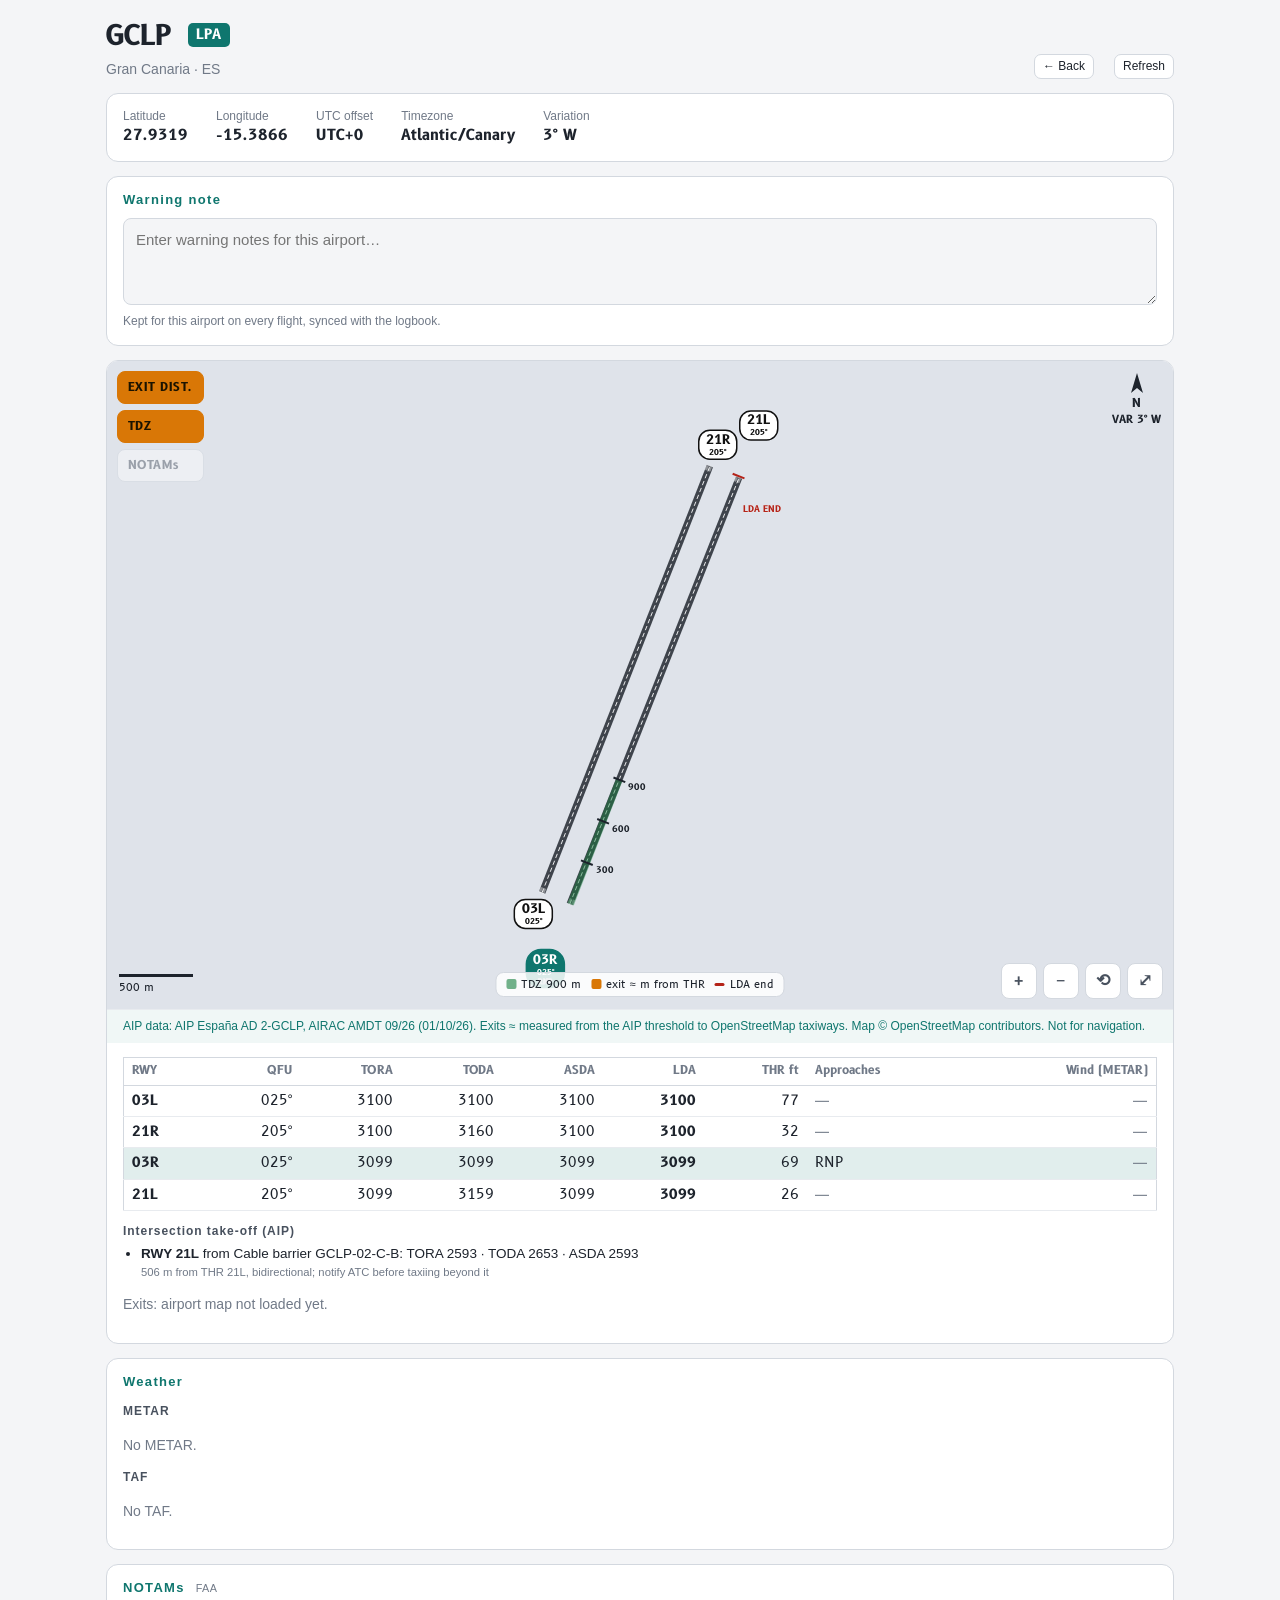
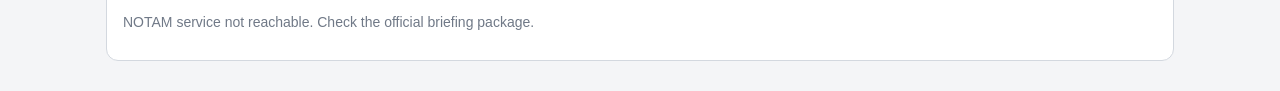
==== tests/airport-demo.html @ 609154c2 "3.17.0: detailed airport map - taxiway centrelines, stopways with chevrons, threshold markings from " ====
<!doctype html>
<html lang="en">
<head>
<meta charset="utf-8">
<meta name="viewport" content="width=device-width, initial-scale=1">
<title>Airport page · test</title>
<link rel="stylesheet" href="../styles.css">
<!-- Pagina di prova: mostra la pagina aeroporto con dati veri (OpenStreetMap, METAR, NOTAM) senza toccare il logbook.
     Uso: tests/airport-demo.html?GCLP -->
</head>
<body>
<main id="main" style="max-width:1100px;margin:0 auto;padding:16px"></main>
<div class="toast" id="toast"></div>
<script>
// le poche funzioni di app.js che la pagina aeroporto usa; nessun accesso ai dati del logbook
const $ = (s, el = document) => el.querySelector(s);
const esc = s => String(s ?? '').replace(/[&<>"]/g, c => ({ '&': '&amp;', '<': '&lt;', '>': '&gt;', '"': '&quot;' }[c]));
const dmy = d => d ? `${d.slice(8, 10)}/${d.slice(5, 7)}/${d.slice(2, 4)}` : '';
const today = () => new Date().toISOString().slice(0, 10);
const AP_FIX = {};
let APT = null, IATA = null, data = { aptNotes: {} };
const loadAirports = () => APT ? Promise.resolve(APT) : fetch('../data/airports.json').then(r => r.json()).then(j => (APT = j));
const apt = c => APT && APT[c];
const save = async () => {};
function utcLabel(tz, date, time) { try { const t = Date.parse(`${date || today()}T${time || '12:00'}:00Z`); const v = new Intl.DateTimeFormat('en-US', { timeZone: tz, timeZoneName: 'shortOffset' }).formatToParts(new Date(t)).find(p => p.type === 'timeZoneName')?.value || ''; return v === 'GMT' ? 'UTC+0' : v.replace('GMT', 'UTC'); } catch { return ''; } }
function cleanAptName(n) { return String(n || '').replace(/\s*\b(International|Intl\.?)?\s*(Airport|Aerodrome|Airfield)\b/gi, '').trim(); }
</script>
<script src="../ftl.js"></script>
<script src="../magvar.js"></script>
<script src="../briefing.js"></script>
<script src="../airport.js"></script>
<script>
// i file dei dati stanno una cartella sopra
const _f = window.fetch; window.fetch = (u, o) => _f(typeof u === 'string' && /^data\//.test(u) ? '../' + u : u, o);
const icao = (location.search.slice(1) || 'GCLP').toUpperCase();
history.replaceState(null, '', location.pathname + location.search + '#aeroporto/' + icao);
viewAirport($('#main'), icao).catch(e => { $('#main').textContent = 'Error: ' + e.message; console.error(e); });
</script>
</body>
</html>
---- styles.css ----
@font-face { font-family: "B612"; src: url(fonts/b612-400.woff2) format("woff2"); font-weight: 400; font-display: swap; }
@font-face { font-family: "B612"; src: url(fonts/b612-700.woff2) format("woff2"); font-weight: 700; font-display: swap; }
@font-face { font-family: "B612 Mono"; src: url(fonts/b612-mono-400.woff2) format("woff2"); font-weight: 400; font-display: swap; }
/* ---------- Palette ----------
   neutro  : chiaro, sobrio (predefinito di giorno)
   carta   : come un logbook cartaceo, inchiostro nero e rosso bordeaux
   cockpit : scuro, colori dei display Boeing (magenta, ciano, ambra)
   Senza scelta l'app usa neutro di giorno e cockpit con il Mac in modalità scura. */
:root, :root[data-theme="neutro"] {
  --ink: #1d232c; --ink-2: #48515e; --muted: #707987;
  --paper: #f4f5f7; --sheet: #ffffff; --rule: #d3d8df; --rule-soft: #e8ebef;
  --accent: #0f766e; --on-accent: #ffffff;   /* PIC: verde petrolio */
  --sic: #9aa5b4; --dual: #d97706;
  --amber: #b45309; --red: #b42318; --ok: #15803d;
  --side-bg: #ffffff; --side-fg: #1d232c; --side-dim: #5b6472; --side-line: #e3e7ec;
  --side-hover: #f1f3f6; --side-active: #e6f2f0; --side-mark: #0f766e;
  --new-bg: #0f766e; --new-fg: #ffffff; --line: #1d232c;
  --fam1: #0f766e; --fam2: #c2410c; --fam3: #2563eb; --fam4: #be185d; --fam5: #6b7280;
  --map-ocean: #eef3f8; --map-land: #dfe4ea; --map-border: #b9c1cc;
  color-scheme: light;
}
:root[data-theme="carta"] {
  --ink: #1b1b1b; --ink-2: #444240; --muted: #77736d;
  --paper: #f5f4f0; --sheet: #fffefb; --rule: #cfccc4; --rule-soft: #e7e4dd;
  --accent: #8c1c2b; --on-accent: #ffffff;   /* PIC: bordeaux */
  --sic: #8f9aa6; --dual: #c08a1e;
  --amber: #a16207; --red: #b42318; --ok: #3f6212;
  --side-bg: #22262b; --side-fg: #f3f2ee; --side-dim: #b9b6ae; --side-line: rgba(255,255,255,.12);
  --side-hover: rgba(255,255,255,.07); --side-active: rgba(255,255,255,.13); --side-mark: #d9a1a9;
  --new-bg: #8c1c2b; --new-fg: #ffffff; --line: #1b1b1b;
  --fam1: #3f6212; --fam2: #a16207; --fam3: #1e3a8a; --fam4: #8c1c2b; --fam5: #57534e;
  --map-ocean: #f1efe9; --map-land: #e2ded4; --map-border: #b9b3a6;
  color-scheme: light;
}
:root[data-theme="cockpit"] {
  --ink: #e8ecf1; --ink-2: #b9c1cc; --muted: #8a94a3;
  --paper: #0b0e12; --sheet: #141a21; --rule: #2c3540; --rule-soft: #1e252e;
  --accent: #e15bd8; --on-accent: #12060f;   /* PIC: magenta */
  --sic: #3fc1d3; --dual: #f2a900;           /* copilota: ciano, dual: ambra */
  --amber: #f2a900; --red: #ff5a52; --ok: #43d17a;
  --side-bg: #07090c; --side-fg: #e8ecf1; --side-dim: #8a94a3; --side-line: #1e252e;
  --side-hover: #121820; --side-active: #18202a; --side-mark: #3fc1d3;
  --new-bg: #3fc1d3; --new-fg: #061214; --line: #5a6675;
  --fam1: #43d17a; --fam2: #f2a900; --fam3: #3fc1d3; --fam4: #e15bd8; --fam5: #9aa5b4;
  --map-ocean: #0d141c; --map-land: #1d2631; --map-border: #34404e;
  color-scheme: dark;
}
@media (prefers-color-scheme: dark) {
  :root:not([data-theme]) {
    --ink: #e8ecf1; --ink-2: #b9c1cc; --muted: #8a94a3;
    --paper: #0b0e12; --sheet: #141a21; --rule: #2c3540; --rule-soft: #1e252e;
    --accent: #e15bd8; --on-accent: #12060f; --sic: #3fc1d3; --dual: #f2a900;
    --amber: #f2a900; --red: #ff5a52; --ok: #43d17a;
    --side-bg: #07090c; --side-fg: #e8ecf1; --side-dim: #8a94a3; --side-line: #1e252e;
    --side-hover: #121820; --side-active: #18202a; --side-mark: #3fc1d3;
    --new-bg: #3fc1d3; --new-fg: #061214; --line: #5a6675;
    --fam1: #43d17a; --fam2: #f2a900; --fam3: #3fc1d3; --fam4: #e15bd8; --fam5: #9aa5b4;
    --map-ocean: #0d141c; --map-land: #1d2631; --map-border: #34404e;
    color-scheme: dark;
  }
}
:root { --font: "B612", -apple-system, BlinkMacSystemFont, "Helvetica Neue", Arial, sans-serif;
  --body: -apple-system, BlinkMacSystemFont, "SF Pro Text", "Helvetica Neue", Arial, sans-serif; }
* { box-sizing: border-box; }
html, body { margin: 0; height: 100%; }
body { background: var(--paper); color: var(--ink); font: 14px/1.45 var(--body); font-variant-numeric: tabular-nums; }
button, input, select, textarea { font: inherit; color: inherit; }
:focus-visible { outline: 2px solid var(--accent); outline-offset: 2px; }
.num, h1, h2, .strip, table.data, .recency b, .hero, .brand { font-family: var(--font); }

.app { display: grid; grid-template-columns: 216px minmax(0, 1fr); min-height: 100vh; }
main { min-width: 0; }
.side { background: var(--side-bg); color: var(--side-fg); border-right: 1px solid var(--side-line); padding: 20px 12px 14px; display: flex; flex-direction: column; gap: 2px; position: sticky; top: 0; height: 100vh; }
.brand { display: flex; align-items: center; gap: 10px; font-weight: 700; font-size: 18px; padding: 2px 10px 22px; }
.brand svg { width: 28px; height: 28px; }
.side a { display: flex; align-items: center; gap: 10px; color: var(--side-dim); text-decoration: none; padding: 8px 10px; border-radius: 7px; }
.side a svg { width: 17px; height: 17px; fill: none; stroke: currentColor; stroke-width: 1.7; stroke-linecap: round; stroke-linejoin: round; flex: none; }
.side a:hover { background: var(--side-hover); color: var(--side-fg); }
.side a.active { background: var(--side-active); color: var(--side-fg); box-shadow: inset 3px 0 0 var(--side-mark); }
.side a.new { margin: 8px 0; background: var(--new-bg); color: var(--new-fg); }
.side a.new:hover { background: var(--new-bg); color: var(--new-fg); filter: brightness(1.1); }
.backup-state { margin-top: auto; font-size: 12px; color: var(--side-dim); padding: 10px; line-height: 1.4; border-top: 1px solid var(--side-line); }
.backup-state b { color: var(--side-fg); font-weight: 600; }
.backup-state button { margin-top: 6px; }
.sync-state { margin-top: auto; font-size: 12px; color: var(--side-dim); padding: 10px; line-height: 1.4; border-top: 1px solid var(--side-line); }
.sync-state + .backup-state { margin-top: 0; }
.sync-state button { margin-top: 6px; }
.version { font-size: 11px; color: var(--side-dim); padding: 4px 10px 0; font-family: "B612 Mono", ui-monospace, monospace; }

main { padding: 30px 40px 64px; max-width: 1260px; width: 100%; }
main:focus { outline: none; }
h1 { font-size: 28px; font-weight: 700; margin: 0 0 4px; letter-spacing: -.01em; }
h2 { font-size: 15px; font-weight: 700; margin: 36px 0 12px; }
.lede { color: var(--muted); margin: 0 0 22px; }

.btn { display: inline-block; text-decoration: none; color: var(--ink); border: 1px solid var(--rule); background: var(--sheet); padding: 6px 12px; border-radius: 7px; cursor: pointer; }
.btn:hover { border-color: var(--ink-2); }
.btn.primary { background: var(--accent); border-color: var(--accent); color: var(--on-accent); }
.btn.danger { color: var(--red); }
.btn.small { padding: 3px 8px; font-size: 12px; }
.side .btn { background: transparent; color: var(--side-fg); border-color: var(--side-line); }
.row { display: flex; gap: 10px; flex-wrap: wrap; align-items: center; }

/* Testata riepilogo */
.hero { display: grid; grid-template-columns: auto 1fr; gap: 40px; align-items: end; background: var(--sheet); border: 1px solid var(--rule); padding: 22px 26px; margin-bottom: 14px; }
.hero .tot { font-size: 64px; font-weight: 700; line-height: .95; letter-spacing: -.02em; }
.hero .tot small { display: block; font-size: 13px; font-weight: 400; color: var(--muted); letter-spacing: 0; margin-top: 8px; font-family: var(--body); }
.split .bar { display: flex; height: 18px; border-radius: 3px; overflow: hidden; background: var(--rule-soft); }
.split .bar i { display: block; height: 100%; }
.legend { display: flex; gap: 22px; flex-wrap: wrap; margin-top: 10px; font-size: 13px; }
.legend span { display: inline-flex; align-items: baseline; gap: 6px; }
.legend b { font-family: var(--font); font-size: 16px; }
.dot { width: 10px; height: 10px; border-radius: 2px; display: inline-block; align-self: center; }
.c-pic { background: var(--accent); } .c-sic { background: var(--sic); } .c-dual { background: var(--dual); }

/* Barre nelle tabelle */
td.barcell { width: 38%; text-align: left !important; }
.hbar { display: flex; height: 10px; border-radius: 2px; overflow: hidden; background: var(--rule-soft); }
.hbar i { display: block; height: 100%; }

/* Indicatori limiti */
.recency .gauge { height: 5px; background: var(--rule-soft); border-radius: 3px; margin-top: 8px; overflow: hidden; }
.recency .gauge i { display: block; height: 100%; background: var(--ok); }
.recency .gauge.hi i { background: var(--amber); }
.recency .gauge.over i { background: var(--red); }

/* Striscia totali in stile modulo EASA: l'elemento distintivo */
.strip { background: var(--sheet); border: 1.5px solid var(--line); display: flex; overflow-x: auto; }
.strip .grp { display: flex; flex-direction: column; border-right: 1px solid var(--line); flex: 1 1 auto; }
.strip .grp:last-child { border-right: 0; }
.strip .gh { font-size: 10.5px; font-weight: 700; text-align: center; padding: 5px 6px; border-bottom: 1px solid var(--line); color: var(--ink-2); white-space: nowrap; }
.strip .cols { display: flex; flex: 1; }
.strip .c { border-right: 1px solid var(--rule); display: flex; flex-direction: column; flex: 1 1 0; min-width: 66px; }
.strip .c:last-child { border-right: 0; }
.strip .ch { font-size: 10.5px; text-align: center; padding: 4px 4px; border-bottom: 1px solid var(--rule); color: var(--muted); }
.strip .cv { font-size: 17px; font-weight: 600; text-align: center; padding: 10px 6px 12px; white-space: nowrap; flex: 1; display: flex; align-items: center; justify-content: center; }
.strip .c.big { min-width: 136px; }
.strip .c.big .cv { font-size: 30px; font-weight: 700; padding-top: 8px; }

.filters select, .filters input, .field input, .field select, .field textarea {
  border: 1px solid var(--rule); background: var(--sheet); border-radius: 6px; padding: 6px 8px; }

table.data { width: 100%; border-collapse: collapse; background: var(--sheet); border: 1px solid var(--rule); }
table.data th, table.data td { padding: 5px 8px; border-bottom: 1px solid var(--rule-soft); text-align: right; white-space: nowrap; }
table.data th { font-size: 11.5px; font-weight: 600; color: var(--muted); background: var(--sheet); position: sticky; top: 0; border-bottom: 1px solid var(--rule); }
table.data td.l, table.data th.l { text-align: left; }
table.data tr.sum td { font-weight: 700; border-top: 1.5px solid var(--line); }
table.data tbody tr.click { cursor: pointer; }
table.data tbody tr.click:hover { background: color-mix(in srgb, var(--accent) 8%, transparent); }
table.data td.rem { white-space: normal; text-align: left; color: var(--ink-2); max-width: 260px; font-size: 12.5px; }
.tag { display: inline-block; font-size: 11px; padding: 0 6px; border-radius: 4px; border: 1px solid var(--rule); color: var(--ink-2); }
.tag.pic { border-color: var(--accent); color: var(--accent); }
.tag.sim { border-color: var(--amber); color: var(--amber); }
.two { display: grid; grid-template-columns: 1fr 1fr; gap: 28px; }
.scroll { max-height: 70vh; overflow: auto; border: 1px solid var(--rule); }
.scroll table.data { border: 0; }

.recency { display: grid; grid-template-columns: repeat(auto-fill, minmax(190px, 1fr)); gap: 0; border: 1px solid var(--rule); background: var(--sheet); }
.recency > div { padding: 12px 14px; border-right: 1px solid var(--rule-soft); }
.recency b { display: block; font-size: 22px; }
.recency span { color: var(--muted); font-size: 12px; }
.recency .warn b { color: var(--red); }
.recency .warn span { color: var(--red); }
.recency .caution b, .recency .caution span { color: var(--amber); }
.rec-banner { margin: 0 0 14px; padding: 12px 16px; border-radius: 10px; border: 1px solid; font-size: 14px; line-height: 1.4; }
.rec-banner.caution { color: var(--amber); border-color: color-mix(in srgb, var(--amber) 45%, transparent); background: color-mix(in srgb, var(--amber) 9%, var(--sheet)); }
.rec-banner.warn { color: var(--red); border-color: color-mix(in srgb, var(--red) 45%, transparent); background: color-mix(in srgb, var(--red) 8%, var(--sheet)); }

/* Form */
form.flight { background: var(--sheet); border: 1px solid var(--rule); padding: 20px 22px; max-width: 980px; }
fieldset { border: 0; padding: 0; margin: 0 0 18px; }
legend { font-weight: 650; margin-bottom: 8px; padding: 0; }
.grid { display: grid; grid-template-columns: repeat(6, minmax(0, 1fr)); gap: 10px 12px; }
.field { display: flex; flex-direction: column; gap: 3px; }
.field label { font-size: 12px; color: var(--muted); }
.field input, .field select, .field textarea { width: 100%; min-width: 0; }
.field.w2 { grid-column: span 2; } .field.w3 { grid-column: span 3; } .field.w6 { grid-column: span 6; }
.field input.err { border-color: var(--red); }
.seg { display: inline-flex; border: 1px solid var(--rule); border-radius: 6px; overflow: hidden; }
.seg label { padding: 6px 12px; cursor: pointer; border-right: 1px solid var(--rule); font-size: 13px; color: var(--ink); }
.seg label:last-child { border-right: 0; }
.seg input { position: absolute; opacity: 0; pointer-events: none; }

.seg label:has(input:checked) { background: var(--accent); color: var(--on-accent); }
.seg label:has(input:focus-visible) { outline: 2px solid var(--accent); outline-offset: -2px; }
.hint { font-size: 12px; color: var(--muted); }
.actions { display: flex; gap: 10px; margin-top: 8px; }

.panel { background: var(--sheet); border: 1px solid var(--rule); padding: 18px 20px; margin-bottom: 18px; max-width: 820px; }
.panel h2 { margin-top: 0; }
.panel p { margin: 0 0 10px; color: var(--ink-2); }
.empty { padding: 40px; text-align: center; background: var(--sheet); border: 1px dashed var(--rule); }

.toast { position: fixed; bottom: 20px; left: 50%; transform: translate(-50%, 20px); background: var(--ink); color: var(--paper); padding: 9px 16px; border-radius: 8px; opacity: 0; transition: .2s; pointer-events: none; z-index: 9; }
.toast.on { opacity: 1; transform: translate(-50%, 0); }
@media (prefers-reduced-motion: reduce) { .toast { transition: none; } }

@media (max-width: 760px) {
  .app { grid-template-columns: 1fr; }
  .side { position: sticky; top: 0; z-index: 5; height: auto; flex-direction: row; flex-wrap: wrap; align-items: center; gap: 2px; padding: 8px 10px 6px; border-right: 0; border-bottom: 1px solid var(--side-line); }
  .brand { padding: 0 8px 0 2px; font-size: 16px; } .brand span { display: none; }
  .side a { padding: 7px 9px; font-size: 13px; gap: 6px; }
  .side a svg { width: 15px; height: 15px; }
  .side a.new { margin: 0; }
  .backup-state { display: none; }
  .version { order: -1; flex-basis: 100%; padding: 0 2px 4px; font-size: 11px; }
  .sync-state { order: 9; flex-basis: 100%; margin: 4px 0 0; padding: 6px 4px 0; display: flex; gap: 10px; align-items: center; flex-wrap: wrap; }
  .sync-state br { display: none; } .sync-state button { margin: 0; }
  main { padding: 18px 14px 40px; overflow-x: hidden; }
  h1 { font-size: 24px; }
  .hero { grid-template-columns: 1fr; gap: 14px; padding: 16px; }
  .hero .tot { font-size: 46px; }
  .legend { gap: 6px 14px; }
  .recency { grid-template-columns: 1fr 1fr; }
  table.data { display: block; overflow-x: auto; }
  td.barcell { min-width: 120px; }
  .two { grid-template-columns: 1fr; }
  .grid { grid-template-columns: repeat(2, minmax(0, 1fr)); }
  .field.w3, .field.w6 { grid-column: span 2; }
  .panel { padding: 14px; }
  .easa-preview { max-height: 50vh; }
  dialog#yearDlg { padding: 14px; width: 96vw; }
  .theme-pick label { width: calc(50% - 6px); }
}
}

/* ---------- Stampa EASA ---------- */
#printArea { display: none; }
.easa-preview { background: #fff; color: #000; padding: 10px; border: 1px solid var(--rule); overflow: auto; max-height: 72vh; }
.easa-page { width: 287mm; padding: 4mm 0; color: #000; font-family: Arial, Helvetica, sans-serif; }
.easa-page + .easa-page { border-top: 1px dashed #999; margin-top: 6mm; }
.easa { width: 100%; border-collapse: collapse; table-layout: fixed; font-size: 7.2pt; border: 1.4px solid #000; }
.easa th, .easa td { border: .5px solid #000; padding: 0 2px; text-align: center; height: 6.6mm; overflow: hidden; white-space: nowrap; }
.easa thead th { font-size: 6pt; font-weight: 700; height: auto; padding: 2px 1px; line-height: 1.1; }
.easa thead tr.sub th { font-weight: 400; font-size: 6.2pt; }
.easa td.rem { text-align: left; font-size: 5.6pt; white-space: normal; line-height: 1.05; }
.easa td.pn { font-size: 5.6pt; white-space: normal; line-height: 1; }
.easa tr.tot td { font-weight: 700; height: 6mm; }
.easa tr.tot td.lab { text-align: left; font-size: 6pt; padding-left: 4px; }
.easa td.sig { white-space: normal; text-align: left; padding: 1px 3px; font-size: 5.6pt; font-style: italic; vertical-align: middle; line-height: 1.1; }
.easa thead tr.num th { font-size: 5.6pt; font-weight: 400; padding: 0; height: 3mm; }
.easa td.sig .sig-line { margin-top: 7mm; border-top: .5px solid #000; padding-top: .5mm; font-style: normal; font-size: 5.4pt; text-align: center; }
.easa-page.book .easa { font-size: 8.6pt; }
.easa-page.book .easa thead th { font-size: 7pt; }
.easa-page.book .easa thead tr.sub th { font-size: 6.6pt; }
.easa-page.book .easa td.rem, .easa-page.book .easa td.pn, .easa-page.book .easa td.sig { font-size: 7pt; }
.easa-foot { display: flex; justify-content: space-between; font-size: 7pt; color: #555; margin-top: 1.5mm; }

@media print {
  @page { size: A4 landscape; margin: 6mm 5mm; }
  body { background: #fff; }
  .app, .toast { display: none !important; }
  #printArea { display: block; }
  .easa-page { break-after: page; padding: 0; }
  .easa-page + .easa-page { border: 0; margin: 0; }
  .easa-page:last-child { break-after: auto; }
  .easa td { height: 8.4mm; }
  .easa tr.tot td { height: 7mm; }
}

/* Finestra mesi dell'anno */
dialog#yearDlg { width: min(1040px, 94vw); max-height: 88vh; border: 1px solid var(--rule); border-radius: 10px; padding: 22px 26px; background: var(--paper); color: var(--ink); box-shadow: 0 24px 60px rgba(10, 20, 40, .35); }
dialog#yearDlg::backdrop { background: rgba(12, 20, 36, .45); }
.dlg-head { display: flex; justify-content: space-between; align-items: flex-start; gap: 20px; }
.dlg-head h2 { margin: 0 0 4px; font-size: 22px; }
.dlg-head .lede { margin-bottom: 14px; }
table.data tr.idle td { color: var(--muted); }
.chev { color: var(--muted); font-weight: 400; }
table.data tr[data-year]:hover .chev { color: var(--accent); }

.theme-pick { display: flex; gap: 12px; flex-wrap: wrap; }
.theme-pick label { cursor: pointer; border: 1px solid var(--rule); border-radius: 8px; padding: 10px; width: 170px; background: var(--sheet); }
.theme-pick label:has(input:checked) { border-color: var(--accent); box-shadow: 0 0 0 2px var(--accent); }
.theme-pick input { position: absolute; opacity: 0; }
.theme-pick .sw { display: flex; height: 34px; border-radius: 4px; overflow: hidden; margin-bottom: 8px; border: 1px solid var(--rule); }
.theme-pick .sw i { flex: 1; }
.theme-pick b { display: block; } .theme-pick span { font-size: 12px; color: var(--muted); }

/* Mappa */
.map-wrap { position: relative; margin: 16px 0 8px; border: 1px solid var(--rule); background: var(--sheet); }
.map-wrap canvas { display: block; width: 100%; cursor: grab; touch-action: none; }
.map-wrap canvas:active { cursor: grabbing; }
.map-tip { position: absolute; pointer-events: none; background: var(--ink); color: var(--paper); font-size: 12px; padding: 6px 9px; border-radius: 6px; max-width: 220px; line-height: 1.35; }
.map-legend { position: absolute; left: 12px; bottom: 10px; display: flex; gap: 14px; flex-wrap: wrap; font-size: 12px; background: color-mix(in srgb, var(--sheet) 85%, transparent); padding: 5px 9px; border-radius: 6px; }
.map-legend span { display: inline-flex; align-items: center; gap: 6px; }
.map-legend i { width: 14px; height: 3px; border-radius: 2px; display: inline-block; }

/* Voli programmati da NetLine */
.newdot { display: inline-block; width: 8px; height: 8px; border-radius: 50%; background: var(--red); margin-right: 6px; vertical-align: middle; }
.tag.plan { border-color: var(--amber); color: var(--amber); }
table.data tr.planned td { color: var(--muted); font-style: italic; }
table.data tr.planned td:first-child { font-style: normal; }
/* prossima giornata di volo: righe più alte e in evidenza */
table.data tr.next td { padding-top: 13px; padding-bottom: 13px; font-size: 15px; font-weight: 700; font-style: normal; color: var(--ink); background: color-mix(in srgb, var(--amber) 8%, transparent); }
table.data tr.next td:first-child { box-shadow: inset 4px 0 0 var(--amber); }
.next-lbl { display: inline-block; font-size: 10px; letter-spacing: .08em; color: #fff; background: var(--amber); border-radius: 4px; padding: 2px 5px; margin-right: 7px; vertical-align: middle; }
.lockmark { width: 12px; height: 12px; margin-right: 6px; vertical-align: -1px; fill: none; stroke: var(--muted); stroke-width: 1.6; stroke-linejoin: round; }
.lockgap { display: inline-block; width: 12px; margin-right: 6px; }
.plan-alert, .plan-note { border: 1px solid var(--amber); border-left-width: 4px; background: color-mix(in srgb, var(--amber) 10%, var(--sheet)); padding: 10px 14px; margin: 0 0 16px; border-radius: 6px; line-height: 1.5; }
.plan-alert .btn { margin-left: 8px; }
.side a .badge { margin-left: auto; background: var(--red); color: #fff; font-size: 11px; font-weight: 700; min-width: 18px; height: 18px; padding: 0 5px; border-radius: 9px; display: inline-flex; align-items: center; justify-content: center; }

/* ---------- Scheda volo ---------- */
form.sheet { background: transparent; border: 0; padding: 0; max-width: 1000px; }
form.sheet > fieldset:first-child { margin-bottom: 12px; }
.sheet-head { position: relative; border: 1px solid var(--rule); border-radius: 12px; padding: 16px 18px 12px; margin-bottom: 14px;
  background-color: var(--sheet);
  background-image: radial-gradient(color-mix(in srgb, var(--ink) 13%, transparent) 1.1px, transparent 1.3px);
  background-size: 9px 9px; }
.chips { display: flex; gap: 8px; flex-wrap: wrap; }
.chip { display: inline-flex; align-items: center; background: var(--accent); color: var(--on-accent); font-family: var(--font); font-weight: 700; font-size: 13px; padding: 4px 10px; border-radius: 6px; letter-spacing: .02em; }
.chip input { background: transparent; border: 0; color: inherit; font: inherit; padding: 0; }
.chip input::-webkit-calendar-picker-indicator { filter: invert(1); opacity: .8; }
.chip.warn { background: var(--amber); }
.route { display: grid; grid-template-columns: minmax(0, 1fr) minmax(90px, 220px) minmax(0, 1fr); align-items: center; gap: 10px; margin: 10px 0 6px; }
.apt { text-align: center; }
.icao { width: 100%; max-width: 230px; text-align: center; font-family: var(--font); font-size: 54px; font-weight: 700; letter-spacing: .02em; text-transform: uppercase; border: 0; background: transparent; color: var(--ink); padding: 0; }
.icao::placeholder { color: var(--rule); }
.icao:focus { outline: 2px dashed var(--accent); outline-offset: 2px; border-radius: 6px; }
.apt-sub { min-height: 36px; font-size: 13px; color: var(--muted); line-height: 1.3; }
.apt-sub b { display: block; color: var(--ink-2); font-family: var(--font); font-size: 15px; }
.mid { text-align: center; color: var(--dual); }
.mid svg { width: 100%; height: 34px; display: block; }
.fno { width: 100%; text-align: center; border: 0; background: transparent; font-family: var(--font); font-size: 20px; font-weight: 700; color: var(--ink); text-transform: uppercase; }
.times { display: grid; grid-template-columns: repeat(6, 1fr); background: color-mix(in srgb, var(--sheet) 92%, transparent); border-radius: 10px; border: 1px solid var(--rule-soft); margin-top: 6px; }
.times .t { display: flex; flex-direction: column; align-items: center; padding: 8px 4px 10px; gap: 2px; }
.times .t:nth-child(3) { border-right: 1px solid var(--rule); }
.times span, .blocks span { font-size: 11px; color: var(--muted); letter-spacing: .06em; }
.times b { font-family: var(--font); font-size: 22px; color: var(--ink-2); min-height: 28px; }
.times small { font-size: 10px; color: var(--muted); }
.times input { width: 100%; max-width: 90px; text-align: center; font-family: var(--font); font-size: 22px; border: 0; border-bottom: 1px dashed var(--rule); background: transparent; color: var(--ink); padding: 2px 0; }
.times input:focus { outline: none; border-bottom: 2px solid var(--accent); }
.blocks { display: grid; grid-template-columns: repeat(4, 1fr); gap: 6px; margin-top: 10px; text-align: center; }
.blocks > * { display: flex; flex-direction: column; align-items: center; gap: 2px; }
.blocks b, .blocks input { font-family: var(--font); font-size: 24px; font-weight: 700; color: var(--ink); }
.blocks input { width: 100%; max-width: 110px; text-align: center; border: 0; border-bottom: 1px dashed var(--rule); background: transparent; padding: 0; }
.blocks input:focus { outline: none; border-bottom: 2px solid var(--accent); }
.moon-ico { font-style: normal; }
.sheet-head .hint { text-align: center; margin: 8px 0 0; }

.sheet-card { border: 1px solid var(--rule); border-radius: 12px; overflow: hidden; margin-bottom: 14px; background: var(--sheet); }
.sheet-card h3 { margin: 0; background: var(--accent); color: var(--on-accent); font-family: var(--font); font-size: 15px; letter-spacing: .08em; text-transform: uppercase; padding: 12px 18px; }
.flight-grid { display: grid; grid-template-columns: 1fr 1.3fr 1fr; gap: 10px; padding: 14px; }
.flight-grid .col { display: flex; flex-direction: column; gap: 8px; }
.cap { font-size: 11px; color: var(--muted); letter-spacing: .06em; text-align: center; text-transform: uppercase; }
.col.ac { background: var(--paper); border-radius: 10px; padding: 12px; align-items: center; justify-content: center; }
.col.ac .reg { font-family: var(--font); font-size: 30px; font-weight: 700; text-align: center; border: 0; background: transparent; width: 100%; text-transform: uppercase; color: var(--ink); }
.col.ac .type { text-align: center; border: 0; background: transparent; color: var(--muted); font-family: var(--font); font-size: 16px; width: 100%; }
.appr { border: 0; background: var(--paper); border-radius: 8px; padding: 10px; text-align: center; font-family: var(--font); color: var(--ink); }
.counter { background: var(--paper); border-radius: 10px; padding: 10px; text-align: center; flex: 1; display: flex; flex-direction: column; justify-content: center; gap: 6px; }
.counter.night { background: color-mix(in srgb, var(--ink) 14%, var(--paper)); }
.counter .lbl { font-size: 12px; color: var(--muted); letter-spacing: .06em; text-transform: uppercase; display: flex; align-items: center; justify-content: center; gap: 6px; }
.moon { border: 0; background: transparent; font-size: 18px; color: var(--rule); cursor: pointer; padding: 0 4px; line-height: 1; }
.moon[aria-pressed="true"] { color: var(--ink); }
.counter .ctl { display: flex; align-items: center; justify-content: center; gap: 18px; }
.counter .ctl b { font-family: var(--font); font-size: 30px; min-width: 30px; }
.counter .ctl button { width: 38px; height: 38px; border-radius: 50%; border: 1.5px solid var(--ink-2); background: transparent; color: var(--ink); font-size: 22px; line-height: 1; cursor: pointer; }
.func { display: flex; flex-wrap: wrap; gap: 10px 16px; align-items: flex-end; padding: 0 14px 4px; }
.func label.pic, .func label.small { display: flex; flex-direction: column; gap: 3px; font-size: 12px; color: var(--muted); }
.func label.pic input { width: 200px; } .func label.small input { width: 70px; }
.func input:not([type]), .func input[id] { border: 1px solid var(--rule); background: var(--sheet); border-radius: 6px; padding: 6px 8px; color: var(--ink); }
.func .chk { display: inline-flex; gap: 6px; align-items: center; padding-bottom: 6px; }
.sheet-card > .hint { padding: 4px 14px 12px; margin: 0; }
.tiles { display: grid; grid-template-columns: repeat(2, 1fr); gap: 10px; padding: 14px; }
.tiles > * { background: var(--paper); border-radius: 10px; padding: 12px; text-align: center; display: flex; flex-direction: column; align-items: center; gap: 2px; }
.tiles span { font-size: 12px; color: var(--muted); letter-spacing: .06em; text-transform: uppercase; }
.tiles input, .tiles b { font-family: var(--font); font-size: 28px; font-weight: 400; text-align: center; border: 0; background: transparent; color: var(--ink); width: 100%; }
.tiles small { color: var(--muted); }
@media (min-width: 900px) { .tiles { grid-template-columns: repeat(3, 1fr); } }
@media (max-width: 760px) {
  .route { grid-template-columns: minmax(0, 1fr) 80px minmax(0, 1fr); }
  .icao { font-size: 34px; }
  .fno { font-size: 15px; }
  .times { grid-template-columns: repeat(3, 1fr); }
  .times .t:nth-child(3) { border-right: 0; }
  .times b, .times input { font-size: 19px; }
  .blocks { grid-template-columns: repeat(2, 1fr); }
  .flight-grid { grid-template-columns: minmax(0, 1fr) minmax(0, 1fr); padding: 10px; }
  .counter .ctl { gap: 10px; }
  .counter .ctl b { font-size: 26px; }
  .tiles input, .tiles b { font-size: 22px; }
  .tiles { padding: 10px; gap: 8px; }
  .func label.pic input { width: 160px; }
  .sheet-head { padding: 12px 10px 10px; }
  .apt-sub { font-size: 11px; }
  .flight-grid .col.ac { grid-column: 1 / -1; order: -1; }
  .counter .ctl button { width: 34px; height: 34px; }
}

/* Scheda volo, versione più pulita */
.times .d, .blocks .d { font-size: 11px; color: var(--muted); min-height: 14px; }
.d.late, small.late { color: var(--red); font-weight: 600; }
.d.early, small.early { color: var(--ok); font-weight: 600; }
.sheet-head .hint { font-size: 12px; }
.rows { display: flex; flex-direction: column; }
.ri { display: flex; align-items: center; justify-content: space-between; gap: 12px; padding: 12px 18px; border-bottom: 1px solid var(--rule-soft); font-size: 15px; }
.ri:last-child { border-bottom: 0; }
.ri > span { color: var(--ink-2); }
.ri input:not([type=checkbox]) { border: 0; background: transparent; text-align: right; font-family: var(--font); font-size: 16px; font-weight: 700; color: var(--ink); width: 55%; padding: 4px 0; }
.ri input.short { width: 80px; }
.ri input:focus { outline: none; border-bottom: 2px solid var(--accent); }
.ri .seg label { padding: 5px 10px; font-size: 13px; }
.rows-hint { padding: 0 18px 12px; margin: 0; }
input.sw { appearance: none; -webkit-appearance: none; width: 46px; height: 28px; border-radius: 14px; background: var(--rule); position: relative; cursor: pointer; transition: background .15s; flex: none; }
input.sw::after { content: ''; position: absolute; top: 3px; left: 3px; width: 22px; height: 22px; border-radius: 50%; background: #fff; box-shadow: 0 1px 2px rgba(0,0,0,.25); transition: left .15s; }
input.sw:checked { background: var(--accent); }
input.sw:checked::after { left: 21px; }
@media (prefers-reduced-motion: reduce) { input.sw, input.sw::after { transition: none; } }
textarea.note { display: block; width: 100%; border: 0; background: transparent; padding: 14px 18px; font: inherit; color: var(--ink); resize: vertical; }
textarea.note:focus { outline: none; }
form.sheet .actions { position: sticky; bottom: 0; background: var(--paper); padding: 10px 0; z-index: 2; }
@media (max-width: 760px) { .ri { padding: 11px 12px; } .ri .seg label { padding: 5px 7px; font-size: 12px; } }

/* ---------- Scheda volo 2.5 ---------- */
/* i pulsanti radio nascosti non devono allargare la pagina sul telefono */
.seg label { position: relative; }
.seg input { left: 0; top: 0; width: 1px; height: 1px; margin: 0; }
.apt-sub b { display: inline; margin-right: 4px; }
.apt-sub { min-height: 30px; }
.sch { display: inline-flex; align-items: baseline; gap: 6px; margin-top: 4px; padding: 3px 10px; border-radius: 6px; background: color-mix(in srgb, var(--sheet) 85%, transparent); border: 1px solid var(--rule-soft); }
.sch span { font-size: 11px; color: var(--muted); letter-spacing: .06em; }
.sch input { width: 62px; text-align: center; border: 0; background: transparent; font-family: var(--font); font-size: 18px; color: var(--ink-2); padding: 0; }
.sch input:focus { outline: none; color: var(--ink); }
.actual { margin-top: 12px; background: color-mix(in srgb, var(--sheet) 92%, transparent); border: 1px solid var(--rule-soft); border-radius: 10px; padding: 6px 4px 4px; }
.actual .ah { text-align: center; font-size: 11px; color: var(--muted); letter-spacing: .06em; text-transform: uppercase; }
.times4 { display: grid; grid-template-columns: repeat(4, minmax(0, 1fr)); }
.times4 .t { display: flex; flex-direction: column; align-items: center; padding: 4px 2px 6px; gap: 1px; }
.times4 .t:nth-child(2) { border-right: 1px solid var(--rule); }
.times4 span { font-size: 11px; color: var(--muted); letter-spacing: .06em; }
.times4 input { width: 100%; max-width: 96px; text-align: center; font-family: var(--font); font-size: 24px; font-weight: 700; border: 0; border-bottom: 1px dashed var(--rule); background: transparent; color: var(--ink); padding: 2px 0; }
.times4 input:focus { outline: none; border-bottom: 2px solid var(--accent); }
.times4 input::placeholder, .blocks input::placeholder { color: var(--rule); font-weight: 400; }
.times4 .d { font-size: 11px; color: var(--muted); min-height: 14px; }
.blocks { grid-template-columns: repeat(5, minmax(0, 1fr)); }
.blocks b, .blocks input { font-size: 21px; }
.blocks .d { min-height: 14px; }
.linkbtn { border: 0; background: none; color: var(--accent); font-size: 11px; text-decoration: underline; padding: 0; cursor: pointer; }
/* aeromobile in una riga compatta */
.ac-row { display: flex; align-items: baseline; justify-content: center; gap: 12px; padding: 12px 14px 0; flex-wrap: wrap; }
.ac-row .cap { font-size: 11px; }
.ac-row .reg { font-family: var(--font); font-size: 20px; font-weight: 700; text-align: center; border: 0; border-bottom: 1px dashed var(--rule); background: transparent; width: 9em; text-transform: uppercase; color: var(--ink); padding: 2px 0; }
.ac-row .type { font-family: var(--font); font-size: 15px; text-align: center; border: 0; border-bottom: 1px dashed var(--rule); background: transparent; color: var(--muted); width: 8em; padding: 2px 0; }
.ac-row input:focus { outline: none; border-bottom: 2px solid var(--accent); }
.flight-grid { grid-template-columns: repeat(2, minmax(0, 1fr)); }
.appr-row { border-top: 1px solid var(--rule-soft); }
.appr-row select { border: 1px solid var(--rule); border-radius: 8px; background: var(--paper); color: var(--ink); font-family: var(--font); font-size: 15px; padding: 7px 10px; min-width: 9em; }
/* firma */
.sig-wrap { padding: 4px 18px 14px; border-top: 1px solid var(--rule-soft); }
.sig-head { display: flex; justify-content: space-between; align-items: center; padding: 8px 0; color: var(--ink-2); }
#sig { display: block; width: 100%; height: 150px; border: 1px dashed var(--rule); border-radius: 8px; background: var(--paper); touch-action: none; cursor: crosshair; }
.sig-wrap .hint { margin: 6px 0 0; }
.easa .sig-img { display: block; height: 4.5mm; max-width: 100%; }
table.data tr.hl td { background: color-mix(in srgb, var(--accent) 16%, transparent); }
@media (max-width: 760px) {
  .icao { font-size: 32px; }
  .sch input { font-size: 16px; width: 54px; }
  .times4 input { font-size: 20px; }
  .blocks { grid-template-columns: repeat(3, minmax(0, 1fr)); row-gap: 10px; }
  .blocks b, .blocks input { font-size: 18px; }
  .blocks span { font-size: 10px; }
  .ac-row .reg { font-size: 18px; width: 7.5em; }
  .sig-wrap { padding: 4px 12px 12px; }
  #fq { width: 100%; }
}

/* ---------- Scheda volo 2.6 ---------- */
.sheet-bar { display: flex; align-items: center; justify-content: space-between; gap: 12px; margin-bottom: 12px; }
.save-state { font-size: 12px; color: var(--muted); }
.save-state.ok { color: var(--ok); } .save-state.warn { color: var(--amber); } .save-state.lockd { color: var(--dual); font-weight: 700; }
.sheet-head { background-image: none; overflow: hidden; }
.sheet-head > *:not(.worldbg) { position: relative; z-index: 1; }
.worldbg { position: absolute; inset: 0; width: 100%; height: 100%; z-index: 0; pointer-events: none; }
.head-top { display: flex; align-items: center; justify-content: space-between; gap: 10px; }
.lock { width: 38px; height: 38px; border-radius: 10px; border: 0; background: transparent; color: var(--rule); cursor: pointer; display: inline-flex; align-items: center; justify-content: center; padding: 0; }
.lock svg { width: 26px; height: 26px; }
.lock .shackle { transform: translateX(5px) rotate(18deg); transform-origin: 16px 10px; transition: transform .15s; }
.lock[aria-pressed="true"] { color: #e8892b; }
.lock[aria-pressed="true"] .shackle { transform: none; }
.lock:focus-visible { outline: 2px solid var(--accent); }
.h3-lock { display: flex; align-items: center; justify-content: space-between; }
.lock.on-dark { color: color-mix(in srgb, var(--on-accent) 55%, transparent); }
.lock.on-dark[aria-pressed="true"] { color: #ffb15c; }
@media (prefers-reduced-motion: reduce) { .lock .shackle { transition: none; } }
.mid svg { display: none; }
.tz { font-size: 12px; color: var(--muted); font-family: var(--font); min-height: 16px; }
/* puntualità OUT e IN: verde entro 3 min, arancione fino a 15, rosso oltre */
.times4 input.p-ok, .d.p-ok { color: var(--ok); }
.times4 input.p-warn, .d.p-warn { color: #e8892b; }
.times4 input.p-bad, .d.p-bad { color: var(--red); }
.d.p-ok, .d.p-warn, .d.p-bad { font-weight: 700; }
/* aeromobile */
.ac-row select { border: 1px solid var(--rule); border-radius: 8px; background: var(--paper); color: var(--ink); font-family: var(--font); font-size: 17px; font-weight: 700; padding: 6px 8px; max-width: 12em; }
.ac-type { font-family: var(--font); color: var(--muted); font-size: 15px; min-width: 4em; }
.tagbtn { border: 1px dashed var(--accent); color: var(--accent); background: transparent; border-radius: 999px; font-size: 12px; padding: 4px 10px; cursor: pointer; }
.ac-new { display: flex; gap: 8px; align-items: center; justify-content: center; flex-wrap: wrap; padding: 10px 14px 0; }
.ac-new input, .ac-new select { border: 1px solid var(--rule); border-radius: 8px; background: var(--sheet); color: var(--ink); padding: 6px 8px; font-family: var(--font); }
.ac-new input { width: 9em; text-transform: uppercase; }
.sim-grid { padding: 14px; }
/* volo bloccato */
form.locked input:disabled, form.locked select:disabled, form.locked textarea:disabled { opacity: 1; color: var(--ink); -webkit-text-fill-color: var(--ink); }
form.locked .counter .ctl button, form.locked .tagbtn, form.locked #sigClear, form.locked #del { visibility: hidden; }
form.locked #sig { pointer-events: none; border-style: solid; }
form.locked .times4 input, form.locked .blocks input, form.locked .sch input { border-bottom-color: transparent; }
form.locked .times4 input.p-ok { -webkit-text-fill-color: var(--ok); } form.locked .times4 input.p-warn { -webkit-text-fill-color: #e8892b; } form.locked .times4 input.p-bad { -webkit-text-fill-color: var(--red); }
form.sheet .actions .btn.primary { text-decoration: none; }
@media (max-width: 760px) { .ac-row { gap: 8px; } .ac-row select { font-size: 15px; } }
.ac-new[hidden] { display: none; }

/* ---------- Tablet verticale (iPad): menu in alto, tutta la larghezza al contenuto ---------- */
table.data td.rem > div { display: -webkit-box; -webkit-line-clamp: 2; -webkit-box-orient: vertical; overflow: hidden; max-width: 260px; }
.icao { font-size: clamp(30px, 5.4vw, 54px); }
@media (max-width: 1100px) {
  .app { grid-template-columns: minmax(0, 1fr); }
  .side { position: sticky; top: 0; z-index: 5; height: auto; flex-direction: row; flex-wrap: wrap; align-items: center; gap: 4px; padding: 10px 16px 8px; border-right: 0; border-bottom: 1px solid var(--side-line); }
  .brand { padding: 0 12px 0 2px; font-size: 17px; }
  .side a.new { margin: 0 4px; }
  .backup-state { display: none; }
  .version { order: -1; flex-basis: 100%; padding: 0 2px 4px; font-size: 11px; }
  .sync-state { order: 9; flex-basis: 100%; margin: 4px 0 0; padding: 6px 4px 0; display: flex; gap: 10px; align-items: center; flex-wrap: wrap; border-top: 0; }
  .sync-state br { display: none; } .sync-state button { margin: 0; }
  main { padding: 22px 22px 48px; }
  table.data { display: block; overflow-x: auto; }
  .scroll { overflow-x: auto; }
  table.data td.rem > div { max-width: 200px; }
  .two { grid-template-columns: minmax(0, 1fr); }
}
@media (max-width: 900px) {
  table.data .o { display: none; }
}
/* marca con suggerimenti */
.reg-box { position: relative; }
.ac-row .reg { font-family: var(--font); font-size: 20px; font-weight: 700; text-align: center; border: 0; border-bottom: 1px dashed var(--rule); background: transparent; width: 8em; text-transform: uppercase; color: var(--ink); padding: 2px 0; }
.reg-list { position: absolute; z-index: 20; left: 50%; transform: translateX(-50%); top: calc(100% + 4px); min-width: 220px; margin: 0; padding: 4px; list-style: none; background: var(--sheet); border: 1px solid var(--rule); border-radius: 10px; box-shadow: 0 10px 30px rgba(0,0,0,.18); }
.reg-list li { display: flex; justify-content: space-between; gap: 14px; padding: 9px 10px; border-radius: 7px; cursor: pointer; font-family: var(--font); }
.reg-list li span { color: var(--muted); }
.reg-list li.on, .reg-list li:hover { background: color-mix(in srgb, var(--accent) 14%, transparent); }
.reg-list li.nf-li { color: var(--amber); font-family: var(--body); font-size: 13px; }
.ac-new .nf { color: var(--amber); font-size: 13px; }
.sheet-card:has(.reg-box) { overflow: visible; }
.sheet-card > h3:first-child { border-radius: 11px 11px 0 0; }

.two { grid-template-columns: repeat(2, minmax(0, 1fr)); }
@media (max-width: 1100px) { .two { grid-template-columns: minmax(0, 1fr); } }
.map-zoom { position: absolute; right: 10px; top: 10px; display: flex; flex-direction: column; gap: 6px; z-index: 2; }
.map-zoom button { width: 38px; height: 38px; border-radius: 8px; border: 1px solid var(--rule); background: color-mix(in srgb, var(--sheet) 90%, transparent); color: var(--ink); font-size: 20px; line-height: 1; cursor: pointer; }

/* ---------- 2.8: barra in alto + menu a scomparsa (iPad e telefono) ---------- */
.topbar, .scrim { display: none; }
.nav-sec { font-size: 10.5px; letter-spacing: .12em; text-transform: uppercase; color: var(--side-dim); opacity: .7; padding: 14px 10px 4px; }
@media (max-width: 1100px) {
  .topbar { display: flex; align-items: center; gap: 6px; position: sticky; top: 0; z-index: 30; height: 54px; padding: 0 10px; padding-top: env(safe-area-inset-top); box-sizing: content-box; background: var(--side-bg); color: var(--side-fg); border-bottom: 1px solid var(--side-line); }
  .tb-title { flex: 1; font-size: 17px; font-weight: 700; letter-spacing: .01em; padding-left: 4px; white-space: nowrap; overflow: hidden; text-overflow: ellipsis; }
  .tb-btn { width: 42px; height: 42px; display: inline-flex; align-items: center; justify-content: center; border: 0; border-radius: 10px; background: transparent; color: var(--side-fg); cursor: pointer; text-decoration: none; flex: none; }
  .tb-btn:hover { background: var(--side-hover); }
  .tb-btn svg { width: 22px; height: 22px; fill: none; stroke: currentColor; stroke-width: 1.8; stroke-linecap: round; stroke-linejoin: round; }
  #tbSync { color: var(--side-dim); } #tbSync.ok { color: var(--ok); } #tbSync.warn { color: var(--amber); }
  #tbSync.busy svg { animation: tbpulse 1s ease-in-out infinite alternate; }
  @keyframes tbpulse { from { opacity: .35; } to { opacity: 1; } }
  .tb-new { background: var(--new-bg); color: var(--new-fg); }
  .tb-new:hover { background: var(--new-bg); filter: brightness(1.1); }
  .scrim { display: block; position: fixed; inset: 0; z-index: 40; background: rgba(0, 0, 0, .38); opacity: 0; pointer-events: none; transition: opacity .2s; }
  .scrim[hidden] { display: block; }
  body.menu-open .scrim { opacity: 1; pointer-events: auto; }
  body.menu-open { overflow: hidden; }
  .app { grid-template-columns: minmax(0, 1fr); }
  .app > .side { position: fixed; z-index: 50; top: 0; left: 0; bottom: 0; width: 272px; max-width: 84vw; height: auto; flex-direction: column; flex-wrap: nowrap; align-items: stretch; gap: 2px; padding: calc(18px + env(safe-area-inset-top)) 12px 16px; border-right: 1px solid var(--side-line); border-bottom: 0; overflow-y: auto; transform: translateX(-102%); transition: transform .22s ease; box-shadow: none; }
  body.menu-open .app > .side { transform: none; box-shadow: 8px 0 30px rgba(0, 0, 0, .25); }
  .app > .side .brand { padding: 0 10px 6px; font-size: 18px; } .app > .side .brand span { display: inline; }
  .app > .side a { padding: 11px 10px; font-size: 15px; gap: 12px; }
  .app > .side a svg { width: 18px; height: 18px; }
  .app > .side a.new { margin: 8px 0; }
  .app > .side .backup-state { display: block; }
  .app > .side .version { order: 0; flex-basis: auto; padding: 10px 10px 0; margin-top: auto; font-size: 11px; }
  .app > .side .sync-state { order: 0; flex-basis: auto; display: block; margin: 12px 0 0; padding: 10px 10px 0; border-top: 1px solid var(--side-line); }
  .app > .side .sync-state br { display: inline; } .app > .side .sync-state button { margin: 6px 0 0; }
  main { padding-top: 18px; }
  main > h1, main > .row > h1 { display: none; }
  main > .row:first-child { justify-content: flex-end !important; }
}
@media (prefers-reduced-motion: reduce) { .app > .side, .scrim { transition: none; } }
@media print { .topbar, .scrim { display: none !important; } }

/* ---------- 2.9: check con firma esaminatore ---------- */
.check-card > summary, .fold > summary { list-style: none; cursor: pointer; }
.check-card > summary::-webkit-details-marker, .fold > summary::-webkit-details-marker { display: none; }
.check-card > summary h3, .fold > summary h3 { display: flex; align-items: center; gap: 12px; border-radius: 11px; }
.check-card[open] > summary h3, .fold[open] > summary h3 { border-radius: 11px 11px 0 0; }
.check-card > summary h3::after, .fold > summary h3::after { content: '+'; margin-left: auto; font-size: 20px; line-height: 1; }
.check-card[open] > summary h3::after, .fold[open] > summary h3::after { content: '−'; }
.fold > summary h3 { white-space: nowrap; }
.fold .chk-tag { flex: 1 1 auto; min-width: 0; overflow: hidden; text-overflow: ellipsis; white-space: nowrap; }
.swx:not([open]) { padding-bottom: 0; }
.swx-sum.warn, .swx-sum.bad { opacity: 1; font-weight: 700; }
.chk-tag { font-family: var(--body); font-size: 12px; letter-spacing: .02em; text-transform: none; opacity: .75; font-weight: 400; }
.check-card select { font: inherit; font-size: 15px; padding: 6px 8px; border: 1px solid var(--rule); border-radius: 8px; background: var(--sheet); color: var(--ink); max-width: 60%; }
#chkSig { display: block; width: 100%; height: 130px; border: 1px dashed var(--rule); border-radius: 8px; background: var(--paper); touch-action: none; cursor: crosshair; }
form.locked #chkSig { pointer-events: none; border-style: solid; }
.easa .chk-rem { font-weight: 700; margin-top: .3mm; }
.easa .chk-rem .sig-img { height: 4mm; }
.leg-new { display: flex; gap: 10px; }
.leg-new .btn { min-width: 150px; font-weight: 700; letter-spacing: .03em; border: 0; color: #fff; box-shadow: 0 2px 6px rgba(0,0,0,.18); }
.leg-new #nextLeg { background: linear-gradient(135deg, #2f55c8, #4f86e0); }
.leg-new #retLeg { background: linear-gradient(135deg, #a8650f, #d39a2c); }
.leg-new .btn:hover { filter: brightness(1.08); }
.leg-new .btn:active { filter: brightness(.92); }

/* ---------- 2.9: Settings a gruppi ---------- */
.set-sec { margin: 0 0 22px; max-width: 860px; }
.set-sec h2 { display: flex; align-items: center; gap: 9px; margin: 0 0 8px 4px; font-size: 14px; letter-spacing: .1em; text-transform: uppercase; color: var(--accent); }
.set-sec h2 svg { width: 20px; height: 20px; fill: none; stroke: currentColor; stroke-width: 1.7; stroke-linecap: round; stroke-linejoin: round; }
.set-group { background: var(--sheet); border: 1px solid var(--rule-soft); border-radius: 14px; overflow: hidden; }
.set-row { display: flex; align-items: center; justify-content: space-between; gap: 14px; min-height: 52px; padding: 10px 18px; border-top: 1px solid var(--rule-soft); }
.set-row:first-child { border-top: 0; }
.set-row .k { color: var(--ink); font-size: 15px; }
.set-row .v { color: var(--muted); font-size: 15px; text-align: right; }
.set-row .v .bad { color: var(--red); }
.set-row input:not([type=radio]):not([type=file]) { font: inherit; font-size: 16px; border: 0; background: transparent; color: var(--ink); text-align: right; min-width: 0; flex: 1; padding: 6px 0; }
.set-row input:focus { outline: none; }
.set-row:focus-within { background: color-mix(in srgb, var(--accent) 6%, transparent); }
.set-row.col { flex-direction: column; align-items: stretch; }
.set-row.col input:not([type=radio]) { text-align: left; border: 1px solid var(--rule); border-radius: 8px; padding: 8px 10px; }
.set-row.act { justify-content: flex-start; flex-wrap: wrap; gap: 10px; }
.set-row .hint { margin: 0; }
.file-btn { cursor: pointer; }
.set-row.more summary { cursor: pointer; color: var(--accent); font-size: 14px; }
.set-row.more ul { margin: 10px 0 2px; padding-left: 18px; color: var(--ink-2); font-size: 14px; line-height: 1.5; }
.set-row .theme-pick { margin: 4px 0; }
.set-ver { text-align: center; max-width: 860px; }

/* ---------- 2.9: Statistics ---------- */
.chips-row { display: flex; flex-wrap: wrap; align-items: center; gap: 8px; margin: 0 0 18px; }
.chips-row .hint { margin: 0 0 0 6px; }
.pchip { font: inherit; font-size: 14px; font-weight: 700; padding: 7px 16px; border-radius: 999px; border: 1px solid var(--rule); background: var(--sheet); color: var(--ink-2); cursor: pointer; }
.pchip.on { background: var(--accent); border-color: var(--accent); color: var(--on-accent); }
.pchip.psel { appearance: none; -webkit-appearance: none; padding-right: 32px; color: var(--ink); background: var(--sheet) url("data:image/svg+xml,%3Csvg xmlns='http://www.w3.org/2000/svg' viewBox='0 0 12 8'%3E%3Cpath d='M1 1.5 6 6.5 11 1.5' fill='none' stroke='%23888' stroke-width='1.8'/%3E%3C/svg%3E") no-repeat right 12px center / 11px 8px; border-color: var(--accent); }
#chRt .hb-k { white-space: nowrap; font-variant-numeric: tabular-nums; }
.stat-tiles { display: grid; grid-template-columns: repeat(6, minmax(0, 1fr)); gap: 1px; background: var(--rule-soft); border: 1px solid var(--rule-soft); border-radius: 12px; overflow: hidden; margin-bottom: 18px; }
.stat-tiles > div { background: var(--sheet); padding: 14px 16px; }
.stat-tiles b { display: block; font-family: var(--font); font-size: 22px; color: var(--ink); }
.stat-tiles span { font-size: 12.5px; color: var(--muted); }
.chart-card { background: var(--sheet); border: 1px solid var(--rule-soft); border-radius: 12px; padding: 14px 16px 12px; margin-bottom: 16px; }
.chart-card h2 { margin: 0 0 6px; font-size: 13px; letter-spacing: .1em; text-transform: uppercase; color: var(--accent); }
.chart-card > .hint { margin: 0 0 6px; }
.chart { position: relative; }
.chart svg { display: block; overflow: visible; touch-action: pan-y; }
.chart .gl { stroke: var(--rule-soft); stroke-width: 1; }
.chart .ax { fill: var(--muted); font-size: 11px; font-family: var(--body); }
.chart .lab { fill: var(--ink-2); font-size: 11.5px; font-family: var(--body); font-weight: 700; }
.chart .dc { fill: var(--ink); font-size: 19px; font-weight: 700; font-family: var(--font); }
.chart .xh { stroke: var(--muted); stroke-width: 1; stroke-dasharray: 3 3; }
.ctip { position: absolute; top: 4px; pointer-events: none; background: var(--sheet); border: 1px solid var(--rule); border-radius: 8px; box-shadow: 0 6px 20px rgba(0,0,0,.14); padding: 7px 10px; font-size: 12.5px; color: var(--ink-2); min-width: 110px; }
.ctip b { color: var(--ink); }
.ctip div { display: flex; align-items: center; gap: 6px; margin-top: 3px; }
.ctip i, .dleg i { width: 9px; height: 9px; border-radius: 2px; display: inline-block; flex: none; }
.chart-two { display: grid; grid-template-columns: repeat(2, minmax(0, 1fr)); gap: 16px; }
.donut-box { display: flex; align-items: center; gap: 18px; flex-wrap: wrap; justify-content: center; }
.dleg { list-style: none; margin: 0; padding: 0; font-size: 13.5px; color: var(--ink-2); min-width: 160px; }
.dleg li { display: grid; grid-template-columns: 12px 1fr auto 40px; align-items: center; gap: 8px; padding: 4px 0; }
.dleg b { color: var(--ink); font-family: var(--font); }
.dleg span { text-align: right; color: var(--muted); }
.hbars { display: grid; gap: 8px; }
.hb { display: grid; grid-template-columns: 130px 1fr 80px 92px; align-items: center; gap: 12px; font-size: 13.5px; }
.hb-k { color: var(--ink); font-weight: 700; }
.hb-bar { height: 10px; background: var(--rule-soft); border-radius: 5px; overflow: hidden; }
.hb-bar i { display: block; height: 100%; background: var(--accent); border-radius: 0 4px 4px 0; }
.hb-v { text-align: right; font-family: var(--font); color: var(--ink); }
.hb-n { text-align: right; color: var(--muted); font-size: 12px; }
@media (max-width: 1100px) { .stat-tiles { grid-template-columns: repeat(3, minmax(0, 1fr)); } }
@media (max-width: 760px) { .chart-two { grid-template-columns: minmax(0, 1fr); } .hb { grid-template-columns: 90px 1fr 64px; } .hb-n { display: none; } #chRt .hb { grid-template-columns: 112px 1fr 52px; gap: 8px; } }
#chkName, #dPilot { text-transform: uppercase; }
.leg-nav { display: flex; gap: 10px; }
.leg-nav #prevLeg, .leg-nav #nextEntry { min-width: 150px; }
.leg-nav #prevLeg:disabled { opacity: .45; }
form.sheet .actions { align-items: center; }
form.sheet .actions #del { margin-left: auto; }
.field small.hint { display: block; margin-top: 4px; font-size: 12px; } .hint.warn { color: var(--amber); }
#simReg { text-transform: uppercase; }

/* ---------- 2.9.6: km con NM sotto, viaggio nello spazio ---------- */
.recency small.nm { display: block; font-size: 12.5px; color: var(--muted); font-family: var(--font); margin: 2px 0 4px; }
.space { background: var(--sheet); border: 1px solid var(--rule); border-top: 0; padding: 16px 22px 14px; margin-top: -1px; }
.space-head { display: flex; justify-content: space-between; align-items: baseline; gap: 12px; flex-wrap: wrap; }
.space-head b { font-size: 15px; color: var(--ink); }
.space-head span { font-size: 13px; color: var(--muted); font-family: var(--font); }
.space-track { position: relative; height: 52px; margin: 16px 10px 4px; }
.space-track::before { content: ''; position: absolute; left: 0; right: 0; top: 14px; height: 4px; border-radius: 2px; background: var(--rule-soft); }
.sp-fill { position: absolute; left: 0; top: 14px; height: 4px; border-radius: 2px; background: var(--accent); }
.sp-earth { position: absolute; top: 8px; width: 16px; height: 16px; margin-left: -8px; border-radius: 50%; background: radial-gradient(circle at 35% 35%, #6cb6ff, #1d5fb8); }
.sp-pt { position: absolute; top: 9px; transform: translateX(-50%); display: flex; flex-direction: column; align-items: center; }
.sp-pt em { width: 12px; height: 12px; border-radius: 50%; background: var(--sheet); border: 2px solid var(--rule); box-sizing: border-box; }
.sp-pt.on em { background: var(--accent); border-color: var(--accent); }
.sp-pt small { margin-top: 6px; font-size: 11px; color: var(--muted); white-space: nowrap; }
.sp-pt.on small { color: var(--ink-2); font-weight: 700; }
.sp-me { position: absolute; top: -10px; transform: translateX(-50%) rotate(-30deg); font-size: 18px; color: var(--accent); line-height: 1; }
.space p { margin: 6px 0 0; font-size: 14px; color: var(--ink-2); }
.stat-tiles small.nm { display: block; font-size: 12px; color: var(--muted); font-family: var(--font); }
.sp-pt em { width: auto; height: auto; border: 0; background: none !important; font-style: normal; font-size: 20px; line-height: 1; filter: grayscale(1); opacity: .45; }
.sp-pt { top: 4px; }
.sp-pt.on em { filter: none; opacity: 1; }
.sp-pt small { font-size: 12px; }
.space-track { height: 58px; margin-left: 18px; margin-right: 22px; }
.space-track::before, .sp-fill { top: 14px; }
.sp-me { top: -14px; }

/* ---------- 3.0: Next days e FTL ---------- */
.h2-link { font-size: 13px; font-weight: 400; margin-left: 10px; color: var(--accent); text-decoration: none; letter-spacing: 0; }
.next-days { background: var(--sheet); border: 1px solid var(--rule); border-radius: 12px; margin: 6px 0 22px; overflow: hidden; }
.next-days.empty { display: flex; align-items: center; justify-content: space-between; gap: 14px; padding: 14px 18px; }
.next-days.empty b { display: block; }
.next-days.empty span { color: var(--muted); font-size: 14px; }
.nd-head { display: flex; justify-content: space-between; align-items: baseline; padding: 12px 18px 6px; }
.nd-head h2 { margin: 0; font-size: 13px; letter-spacing: .1em; text-transform: uppercase; color: var(--accent); }
.nd-head a { font-size: 13px; color: var(--accent); text-decoration: none; }
.nd { display: grid; grid-template-columns: 120px minmax(0, 1fr); gap: 14px; padding: 10px 18px; border-top: 1px solid var(--rule-soft); }
.nd.today { background: color-mix(in srgb, var(--accent) 7%, transparent); }
.nd-day { font-weight: 700; color: var(--ink); font-size: 15px; padding-top: 1px; }
.nd.today .nd-day { color: var(--accent); }
.nd-body { font-size: 14.5px; color: var(--ink-2); display: grid; gap: 3px; }
.nd-ci b, .nd-leg b { color: var(--ink); font-family: var(--font); }
.nd-ci small { color: var(--muted); margin-left: 4px; }
.nd-leg { font-family: var(--font); color: var(--ink); }
.nd-t { color: var(--muted); margin-left: 4px; }
.nd-fdp { font-size: 12.5px; }
.nd-fdp.ok { color: var(--ok); } .nd-fdp.warn { color: var(--amber); } .nd-fdp.bad { color: var(--red); font-weight: 700; }
.nd-hotel { font-size: 13px; color: var(--muted); }
.nd-tag { display: inline-block; font-size: 11.5px; font-weight: 700; letter-spacing: .04em; padding: 1px 7px; border-radius: 5px; border: 1px solid var(--rule); color: var(--ink-2); }
.nd-tag.off { color: var(--ok); border-color: color-mix(in srgb, var(--ok) 50%, transparent); }
.nd-tag.sb { color: var(--amber); border-color: color-mix(in srgb, var(--amber) 50%, transparent); }
.nd-tag.dh { color: var(--muted); }
.ftl-gs { display: grid; grid-template-columns: repeat(4, minmax(0, 1fr)); gap: 18px; padding: 4px 0 2px; }
.ftl-gh { display: flex; align-items: baseline; gap: 6px; }
.ftl-gh span { flex: 1; color: var(--muted); font-size: 13px; }
.ftl-gh b { font-family: var(--font); font-size: 20px; color: var(--ink); }
.ftl-gh small { color: var(--muted); font-size: 12px; }
.ftl-bar { position: relative; height: 8px; border-radius: 4px; background: var(--rule-soft); margin: 7px 0 4px; }
.ftl-bar i { display: block; height: 100%; border-radius: 4px; background: var(--ok); }
.ftl-g.warn .ftl-bar i { background: var(--amber); } .ftl-g.bad .ftl-bar i { background: var(--red); }
.ftl-bar em { position: absolute; top: -3px; width: 2px; height: 14px; background: var(--ink-2); }
.ftl-peak { color: var(--muted); font-size: 11.5px; }
.ftl-big { display: flex; align-items: baseline; gap: 10px; flex-wrap: wrap; }
.ftl-big b { font-family: var(--font); font-size: 28px; color: var(--ink); }
.ftl-big span { color: var(--muted); font-size: 13.5px; }
.ftl-big.ok b { color: var(--ok); } .ftl-big.warn b { color: var(--amber); } .ftl-big.bad b { color: var(--red); }
table.ftl-t td small { display: block; font-size: 11px; color: var(--muted); }
table.ftl-t td.ok { color: var(--ok); } table.ftl-t td.warn { color: var(--amber); } table.ftl-t td.bad { color: var(--red); font-weight: 700; }
table.ftl-t tr.past { opacity: .72; }
table.ftl-t tr.day-today td { background: color-mix(in srgb, var(--accent) 14%, transparent); }
table.ftl-t tr.day-tomorrow td { background: color-mix(in srgb, var(--accent) 6%, transparent); }
table.ftl-t tr.day-today td:first-child { box-shadow: inset 4px 0 0 var(--accent); }
table.ftl-t tr.day-tomorrow td:first-child { box-shadow: inset 4px 0 0 color-mix(in srgb, var(--accent) 45%, transparent); }
table.ftl-t tr.day-today td:first-child, table.ftl-t tr.day-tomorrow td:first-child { font-weight: 700; }
table.ftl-t td small.day-lbl { color: var(--accent); font-weight: 700; text-transform: uppercase; letter-spacing: .06em; }
.tag.fl { font-size: 10.5px; color: var(--amber); border: 1px solid color-mix(in srgb, var(--amber) 45%, transparent); border-radius: 4px; padding: 0 5px; white-space: nowrap; }
.tag.ok { font-size: 10.5px; color: var(--ok); border: 1px solid color-mix(in srgb, var(--ok) 45%, transparent); border-radius: 4px; padding: 0 5px; }
.tag.est { font-size: 10.5px; color: var(--muted); border: 1px dashed var(--rule); border-radius: 4px; padding: 0 4px; }
@media (max-width: 1100px) { .ftl-gs { grid-template-columns: repeat(2, minmax(0, 1fr)); } }
@media (max-width: 760px) { .nd { grid-template-columns: 1fr; gap: 4px; } }
.nd-body { justify-items: start; }
/* 3.0.2: tutto in maiuscolo */
form.sheet input:not([type=date]):not([type=number]):not([type=radio]):not([type=checkbox]), form.sheet textarea, form.sheet select, table.data td, .nd-body { text-transform: uppercase; }
.pdf-ready { display: flex; align-items: center; gap: 10px; flex-wrap: wrap; background: color-mix(in srgb, var(--ok) 10%, var(--sheet)); border: 1px solid color-mix(in srgb, var(--ok) 40%, transparent); border-radius: 10px; padding: 10px 14px; margin: 0 0 16px; }
.pdf-ready[hidden] { display: none; }
/* stampa dal browser: se il foglio è verticale la tabella si restringe invece di tagliarsi */
@media print and (orientation: portrait) { .easa-page { zoom: .7; } }
.crash { white-space: pre-wrap; font-size: 12px; background: var(--sheet); border: 1px solid var(--rule); border-radius: 8px; padding: 10px; color: var(--red); }
/* 3.0.7: Previous / Next nella barra in alto (iPad); sul Mac restano in fondo alla scheda */
.tb-btn[hidden] { display: none !important; }
.tb-btn:disabled { opacity: .35; }
@media (max-width: 1100px) { .leg-nav { display: none; } }
/* 3.1: proiezione 28 giorni */
.proj-head { display: flex; justify-content: space-between; align-items: center; gap: 10px; flex-wrap: wrap; margin-bottom: 4px; }
.proj-head h2 { margin: 0; }
.seg-mini { display: inline-flex; border: 1px solid var(--rule); border-radius: 8px; overflow: hidden; }
.seg-mini button { font: inherit; font-size: 13px; border: 0; background: var(--sheet); color: var(--ink-2); padding: 6px 12px; cursor: pointer; }
.seg-mini button.on { background: var(--accent); color: var(--on-accent); }
.proj-foot { display: flex; justify-content: space-between; align-items: baseline; padding: 6px 2px 0; color: var(--muted); font-size: 14px; }
.proj-foot b { font-family: var(--font); font-size: 20px; }
/* 3.1: space weather */
.swx { padding-bottom: 12px; }
.swx-alert { margin: 12px 18px 0; padding: 10px 12px; border-radius: 9px; font-size: 14px; line-height: 1.4; border: 1px solid var(--rule); }
.swx-alert.ok { color: var(--ok); border-color: color-mix(in srgb, var(--ok) 35%, transparent); background: color-mix(in srgb, var(--ok) 7%, transparent); }
.swx-alert.warn { color: var(--amber); border-color: color-mix(in srgb, var(--amber) 45%, transparent); background: color-mix(in srgb, var(--amber) 9%, transparent); }
.swx-alert.bad { color: var(--red); border-color: color-mix(in srgb, var(--red) 45%, transparent); background: color-mix(in srgb, var(--red) 9%, transparent); font-weight: 600; }
.swx-row { display: flex; align-items: center; gap: 10px; flex-wrap: wrap; margin: 12px 18px 0; font-size: 14px; color: var(--ink-2); }
.swx-row .hint { margin: 0; flex-basis: 100%; }
.swx-kp { font-family: var(--font); font-weight: 700; color: #fff; padding: 4px 10px; border-radius: 7px; background: var(--ok); }
.swx-kp.mid { background: #ca8a04; } .swx-kp.warn { background: var(--amber); } .swx-kp.bad { background: var(--red); }
.swx-chip { font-family: var(--font); font-weight: 700; font-size: 13px; padding: 3px 9px; border-radius: 6px; border: 1px solid var(--rule); }
.swx-chip.ok { color: var(--ok); } .swx-chip.warn { color: var(--amber); border-color: var(--amber); } .swx-chip.bad { color: var(--red); border-color: var(--red); }
/* 3.2: Aircraft */
.fleet-bar { display: flex; gap: 10px; margin: 0 0 16px; }
.fleet-bar input { flex: 1; font: inherit; font-size: 16px; padding: 10px 14px; border: 1px solid var(--rule); border-radius: 10px; background: var(--sheet); color: var(--ink); text-transform: uppercase; }
.fleet-add label { display: flex; flex-direction: column; gap: 4px; font-size: 13px; color: var(--muted); }
.fleet-add input { font: inherit; font-size: 16px; padding: 8px 10px; border: 1px solid var(--rule); border-radius: 8px; background: var(--sheet); color: var(--ink); text-transform: uppercase; min-width: 180px; }
.fleet-add .row { align-items: flex-end; gap: 12px; flex-wrap: wrap; }
.fleet-fam { margin: 0 0 22px; }
.fleet-fam h2 { display: flex; align-items: center; gap: 10px; font-size: 16px; margin: 0 0 10px; }
.fleet-fam h2 i { width: 12px; height: 12px; border-radius: 3px; }
.fleet-fam h2 small { margin-left: auto; font-weight: 400; font-size: 13px; color: var(--muted); }
.ac-grid { display: grid; grid-template-columns: repeat(auto-fill, minmax(320px, 1fr)); gap: 10px; }
.ac-card { display: flex; align-items: center; gap: 14px; text-align: left; font: inherit; background: var(--sheet); border: 1px solid var(--rule-soft); border-radius: 12px; padding: 12px 14px; cursor: pointer; color: var(--ink); }
.ac-card:hover { border-color: var(--accent); }
.ac-ico { width: 44px; height: 44px; border-radius: 10px; display: grid; place-items: center; font-size: 22px; flex: none; background: color-mix(in srgb, var(--c, var(--muted)) 16%, transparent); color: var(--c, var(--muted)); }
.ac-main { display: grid; min-width: 0; flex: 1; }
.ac-main small { color: var(--muted); font-size: 12.5px; }
.ac-main b { font-family: var(--font); font-size: 22px; line-height: 1.15; overflow: hidden; text-overflow: ellipsis; white-space: nowrap; }
.ac-type { color: var(--ink-2); font-size: 14px; }
.ac-cur { font-size: 11px; font-weight: 700; letter-spacing: .04em; text-transform: uppercase; color: var(--ok); border: 1px solid color-mix(in srgb, var(--ok) 45%, transparent); border-radius: 5px; padding: 2px 6px; flex: none; }
.ac-cur.new { color: var(--accent); border-color: var(--accent); }
.fn-warn { margin: 10px 18px 0; padding: 10px 12px; border-radius: 9px; font-size: 14px; color: var(--amber); border: 1px solid color-mix(in srgb, var(--amber) 45%, transparent); background: color-mix(in srgb, var(--amber) 9%, transparent); display: flex; gap: 10px; align-items: center; flex-wrap: wrap; }
/* 3.2.6: filtri attivi */
.filter-bar { display: flex; align-items: center; gap: 8px; flex-wrap: wrap; margin: -4px 0 12px; padding: 8px 12px; border-radius: 10px; background: color-mix(in srgb, var(--accent) 8%, var(--sheet)); border: 1px solid color-mix(in srgb, var(--accent) 30%, transparent); font-size: 14px; color: var(--ink-2); }
.filter-bar #clearAll { margin-left: auto; }
.fchip { font: inherit; font-size: 13.5px; display: inline-flex; align-items: center; gap: 6px; padding: 4px 10px; border-radius: 999px; border: 1px solid var(--rule); background: var(--sheet); color: var(--ink); cursor: pointer; }
.fchip b { color: var(--muted); font-size: 12px; }
.ac-edit { flex: none; width: 34px; height: 34px; display: grid; place-items: center; border-radius: 8px; border: 1px solid var(--rule); color: var(--ink-2); font-size: 16px; }
.ac-edit:hover { border-color: var(--accent); color: var(--accent); }
.ac-q { font-style: normal; font-weight: 700; color: var(--amber); margin-left: 4px; }
table.data td .newdot { margin-right: 10px; }

/* ---------- Briefing */
.brief-go { display: flex; align-items: center; justify-content: center; gap: 14px; flex-wrap: wrap; width: 100%; margin: 0 0 14px; padding: 16px 18px; border: 0; border-radius: 12px; cursor: pointer;
  background: linear-gradient(90deg, #2f5fd0, #4b8ae6); color: #fff; font: inherit; box-shadow: 0 2px 8px rgba(47, 95, 208, .25); }
.brief-go b { font-family: var(--font); font-size: 16px; letter-spacing: .14em; text-transform: uppercase; }
.brief-go span { font-size: 13px; opacity: .9; }
.brief-go svg { width: 22px; height: 22px; fill: #fff; order: -1; }
.brief-go:active { transform: scale(.99); }
.nd-brf { display: inline-block; margin-top: 6px; font-size: 13px; font-weight: 700; color: var(--accent); text-decoration: none; }
.brf-head { display: flex; justify-content: space-between; align-items: flex-end; gap: 12px; flex-wrap: wrap; margin-bottom: 14px; }
.brf-head h1 { margin-bottom: 2px; } .brf-head .lede { margin: 0; }
.brf-upd { display: flex; align-items: center; gap: 10px; color: var(--muted); font-size: 13px; }
.brf-grid { display: grid; grid-template-columns: repeat(2, minmax(0, 1fr)); gap: 14px; }
@media (max-width: 560px) { .brf-grid { grid-template-columns: 1fr; } }
.brf-card { background: var(--sheet); border: 1px solid var(--rule); border-radius: 12px; overflow: hidden; min-width: 0; }
.brf-card header { display: flex; align-items: baseline; gap: 8px; background: var(--accent); color: var(--on-accent); padding: 11px 16px; flex-wrap: wrap; }
.brf-card header b { font-family: var(--font); font-size: 19px; letter-spacing: .04em; }
.brf-card header span { opacity: .85; font-size: 13px; letter-spacing: .04em; }
.brf-card header .nm { flex: 1; text-transform: uppercase; font-size: 12px; overflow: hidden; text-overflow: ellipsis; white-space: nowrap; min-width: 0; }
.brf-card header em { font-style: normal; font-size: 12px; font-weight: 700; letter-spacing: .06em; background: color-mix(in srgb, var(--on-accent) 18%, transparent); padding: 3px 8px; border-radius: 6px; }
.brf-map { background: var(--paper); border-bottom: 1px solid var(--rule-soft); aspect-ratio: 4 / 3; position: relative; }
.brf-map-empty { position: absolute; inset: 0; display: flex; align-items: center; justify-content: center; text-align: center; padding: 20px; color: var(--muted); font-size: 14px; }
.brf-svg { display: block; width: 100%; height: 100%; }
.brf-svg .ap { fill: var(--rule-soft); stroke: var(--rule); stroke-width: 1; }
.brf-svg .te { fill: var(--rule); }
.brf-svg .tw { fill: none; stroke: var(--sic); opacity: .55; stroke-linecap: round; stroke-linejoin: round; }
.brf-svg .rw { fill: none; stroke: var(--ink-2); stroke-linecap: butt; }
.brf-svg .rwc { fill: none; stroke: var(--sheet); }
.brf-svg .rwl circle { fill: var(--sheet); stroke: var(--ink); stroke-width: 1.5; vector-effect: non-scaling-stroke; }
.brf-svg .rwl text, .brf-svg .twl text { text-anchor: middle; font-family: var(--font); font-weight: 700; fill: var(--ink); }
.brf-svg .twl rect { fill: var(--ink); } .brf-svg .twl text { fill: var(--amber); }
.brf-svg .scl path { stroke: var(--ink); } .brf-svg .scl text { fill: var(--ink); font-family: var(--font); }
.brf-svg .nrt path { fill: var(--ink); } .brf-svg .nrt text { fill: var(--ink); text-anchor: middle; font-weight: 700; }
.brf-svg .ldr { stroke: var(--muted); fill: none; opacity: .8; }
.brf-svg .apr { fill: #2f5fd0; text-anchor: middle; font-family: var(--font); font-weight: 700; }
.brf-svg .nrt .var { font-family: var(--font); text-anchor: end; }
.brf-svg .wnd path { stroke: var(--accent); } .brf-svg .wnd text { fill: var(--accent); text-anchor: middle; font-family: var(--font); font-weight: 700; }
.brf-svg .wnd.warn path { stroke: var(--amber); } .brf-svg .wnd.warn text { fill: var(--amber); }
.brf-svg .wnd.bad path { stroke: var(--red); } .brf-svg .wnd.bad text { fill: var(--red); }
.brf-alerts { display: flex; flex-wrap: wrap; gap: 8px; padding: 12px 16px 0; }
.brf-alerts span { border: 1px solid var(--rule); border-left: 4px solid var(--ok); border-radius: 6px; padding: 5px 10px; font-size: 13.5px; background: var(--sheet); }
.brf-alerts b { text-transform: uppercase; letter-spacing: .05em; font-size: 12px; margin-right: 4px; }
.brf-alerts .warn { border-left-color: var(--amber); } .brf-alerts .warn b { color: var(--amber); }
.brf-alerts .bad { border-left-color: var(--red); } .brf-alerts .bad b { color: var(--red); }
.brf-alerts .ok b { color: var(--ok); }
.brf-rw { display: flex; flex-wrap: wrap; gap: 6px 14px; padding: 10px 16px 0; font-size: 13.5px; align-items: baseline; }
.brf-rw span.warn { color: var(--amber); } .brf-rw span.bad { color: var(--red); font-weight: 700; }
.brf-rw small { color: var(--muted); }
.brf-sec { padding: 12px 16px; border-top: 1px solid var(--rule-soft); margin-top: 12px; }
.brf-sec + .brf-sec { margin-top: 0; }
.brf-sec h4 { margin: 0 0 6px; font-size: 13px; letter-spacing: .1em; color: var(--accent); }
.brf-sec h4 small { font-weight: 400; letter-spacing: 0; color: var(--muted); margin-left: 6px; }
.brf-sec .mono, .brf-taf { font-family: "B612 Mono", ui-monospace, monospace; font-size: 14px; line-height: 1.55; margin: 0; overflow-wrap: anywhere; }
.brf-sec .mono.old { color: var(--muted); }
.brf-sec u { text-decoration-thickness: 2px; text-underline-offset: 3px; }
.brf-sec u.warn, .brf-taf .u.warn { text-decoration: underline 2px var(--amber); text-underline-offset: 3px; }
.brf-sec u.bad, .brf-taf .u.bad { text-decoration: underline 2px var(--red); text-underline-offset: 3px; font-weight: 700; }
.brf-taf { list-style: none; padding: 0; }
.brf-taf li { padding: 4px 6px; border-radius: 6px; }
.brf-taf li.far { opacity: .55; }
.brf-taf li.cur { background: color-mix(in srgb, var(--accent) 12%, transparent); }
.brf-taf li em { font-style: normal; font-size: 11px; font-weight: 700; color: var(--accent); letter-spacing: .06em; }
.brf-taf .per { color: var(--ink-2); margin-right: 8px; }
.brf-taf b { margin-right: 4px; }
.brf-taf .dot { display: inline-block; width: 9px; height: 9px; border-radius: 50%; background: var(--ok); margin-right: 8px; vertical-align: 1px; }
.brf-taf .dot.warn { background: var(--amber); } .brf-taf .dot.bad { background: var(--red); }
.brf-sec details summary { cursor: pointer; color: var(--muted); font-size: 13px; margin-top: 6px; }
.brf-sec .muted, .brf-card .muted { color: var(--muted); }
/* briefing: categorie di avvicinamento e limiti vento */
:root { --cat2: #c99a06; --cat3a: #e0620d; --cat3b: #9333ea; }
:root[data-theme="dark"] { --cat2: #f2c94c; --cat3a: #ff8a3d; --cat3b: #c084fc; }
@media (prefers-color-scheme: dark) { :root:not([data-theme="light"]) { --cat2: #f2c94c; --cat3a: #ff8a3d; --cat3b: #c084fc; } }
.brf-sec u.cat2, .brf-taf .u.cat2 { text-decoration: underline 2px var(--cat2); text-underline-offset: 3px; }
.brf-sec u.cat3a, .brf-taf .u.cat3a { text-decoration: underline 2px var(--cat3a); text-underline-offset: 3px; font-weight: 700; }
.brf-sec u.cat3b, .brf-taf .u.cat3b { text-decoration: underline 2px var(--cat3b); text-underline-offset: 3px; font-weight: 700; }
.brf-taf .dot.cat2 { background: var(--cat2); } .brf-taf .dot.cat3a { background: var(--cat3a); } .brf-taf .dot.cat3b { background: var(--cat3b); }
.brf-alerts .cat2 { border-left-color: var(--cat2); } .brf-alerts .cat2 b { color: var(--cat2); }
.brf-alerts .cat3a { border-left-color: var(--cat3a); } .brf-alerts .cat3a b { color: var(--cat3a); }
.brf-alerts .cat3b { border-left-color: var(--cat3b); } .brf-alerts .cat3b b { color: var(--cat3b); }
.brf-alerts .bad { background: color-mix(in srgb, var(--red) 8%, var(--sheet)); }
.brf-rw { display: block; padding: 10px 16px 0; }
.brf-cc { display: flex; align-items: center; gap: 6px; flex-wrap: wrap; margin-bottom: 8px; }
.brf-cc > span { font-size: 12px; font-weight: 700; letter-spacing: .08em; color: var(--muted); margin-right: 2px; }
.brf-cc button { min-width: 34px; height: 30px; border: 1px solid var(--rule); border-radius: 7px; background: var(--sheet); color: var(--ink); font: inherit; font-weight: 700; cursor: pointer; }
.brf-cc button.on { background: var(--ink); color: var(--sheet); border-color: var(--ink); }
.brf-cc small { color: var(--muted); font-size: 12.5px; margin-left: 4px; }
.brf-cmp { display: flex; flex-wrap: wrap; gap: 6px 16px; font-size: 14px; margin-bottom: 4px; }
.brf-cmp span { border-left: 4px solid var(--ok); padding-left: 7px; }
.brf-cmp span.warn { border-left-color: var(--cat2); } .brf-cmp span.bad { border-left-color: var(--red); }
.brf-cmp i { font-style: normal; } .brf-cmp i.warn { color: var(--cat2); font-weight: 700; } .brf-cmp i.bad { color: var(--red); font-weight: 700; }
.brf-cmp small { color: var(--muted); }
.brf-cmp { flex-direction: column; align-items: flex-start; }
.brf-cmp span.head { font-weight: 600; }
.brf-cmp span.head b { font-size: 1.08em; }
.brf-cmp span.tail { opacity: .5; font-size: 13px; border-left-width: 2px; }
.brf-svg .cmp rect { fill: var(--sheet); stroke: var(--ok); stroke-width: 2; vector-effect: non-scaling-stroke; }
.brf-svg .cmp.warn rect { stroke: var(--cat2); } .brf-svg .cmp.bad rect { stroke: var(--red); fill: color-mix(in srgb, var(--red) 10%, var(--sheet)); }
.brf-svg .cmp text { text-anchor: middle; font-family: var(--font); font-weight: 700; fill: var(--ink); }
.brf-svg .cmp text.apr { fill: #2f5fd0; }
.brf-svg .cmp text.warn { fill: var(--cat2); } .brf-svg .cmp text.bad { fill: var(--red); }
.brf-legend { display: flex; flex-wrap: wrap; gap: 6px 16px; font-size: 12.5px; color: var(--ink-2); margin: 4px 0 8px; }
.brf-legend i { display: inline-block; width: 10px; height: 10px; border-radius: 50%; margin-right: 6px; vertical-align: -1px; background: var(--ok); }
.brf-legend .cat2 i { background: var(--cat2); } .brf-legend .cat3a i { background: var(--cat3a); } .brf-legend .cat3b i { background: var(--cat3b); } .brf-legend .bad i { background: var(--red); }
.brf-lim { background: var(--sheet); border: 1px solid var(--rule); border-radius: 12px; padding: 10px 16px; margin-bottom: 20px; }
.brf-lim summary { cursor: pointer; font-weight: 700; font-size: 14px; color: var(--ink-2); }
.brf-lim-g { display: grid; grid-template-columns: minmax(150px, auto) repeat(2, minmax(90px, 140px)); gap: 8px 12px; align-items: center; margin-top: 12px; }
.brf-lim-g label { display: flex; align-items: center; gap: 6px; }
.brf-lim-g input { width: 70px; padding: 6px 8px; border: 1px solid var(--rule); border-radius: 7px; background: var(--paper); color: var(--ink); font: inherit; }
.brf-lim-g small { color: var(--muted); font-size: 12px; }
/* briefing: meteo di rotta */
.brf-route { background: var(--sheet); border: 1px solid var(--rule); border-radius: 12px; margin: 14px 0; overflow: hidden; }
.brf-route h2 { margin: 0; font-size: 13px; letter-spacing: .1em; text-transform: uppercase; color: var(--accent); }
.brf-route > h2, .brf-route > .rm-wait { padding: 12px 16px; }
.rm-head { display: flex; flex-direction: column; gap: 10px; padding: 12px 16px 10px; }
.rm-head h2 { margin: 0; }
.rm-tg { display: flex; gap: 8px; overflow-x: auto; -webkit-overflow-scrolling: touch; scrollbar-width: none; padding-bottom: 2px; } .rm-tg::-webkit-scrollbar { display: none; }
.rm-tg button { flex: none; height: 34px; padding: 0 14px; border: 2px solid var(--c); border-radius: 8px; background: transparent; color: var(--c); font: inherit; font-size: 13.5px; font-weight: 800; letter-spacing: .02em; text-transform: uppercase; cursor: pointer; }
.rm-tg button.on { background: var(--c); color: #fff; }
.rm-fl { display: flex; max-width: 100%; overflow-x: auto; -webkit-overflow-scrolling: touch; scrollbar-width: none; } .rm-fl::-webkit-scrollbar { display: none; }
.rm-fl button { flex: none; height: 30px; padding: 0 11px; border: 1px solid var(--rule); border-radius: 0; margin-left: -1px; background: var(--sheet); color: var(--ink-2); font: inherit; font-size: 13px; font-weight: 700; cursor: pointer; }
.rm-fl button:first-child { border-radius: 8px 0 0 8px; margin-left: 0; } .rm-fl button:last-child { border-radius: 0 8px 8px 0; }
.rm-fl button.on { background: var(--ink); border-color: var(--ink); color: var(--sheet); }
.rm-map { position: relative; overflow: hidden; }
.rm-map svg { display: block; width: 100%; height: auto; touch-action: pan-x pan-y; -webkit-user-select: none; user-select: none; -webkit-touch-callout: none; }
.rm-map.zoomed svg { cursor: grab; } .rm-map.zoomed svg:active { cursor: grabbing; }
.rm-zc { position: absolute; top: 8px; right: 8px; display: flex; gap: 6px; }
.rm-zc button, .rm-rp button { height: 34px; min-width: 34px; padding: 0 10px; display: inline-flex; align-items: center; justify-content: center; border: 1px solid var(--rule); border-radius: 8px; background: color-mix(in srgb, var(--sheet) 88%, transparent); color: var(--ink); font: inherit; font-size: 18px; font-weight: 700; line-height: 1; cursor: pointer; box-shadow: 0 1px 3px rgba(0, 0, 0, .15); }
.rm-zc [data-z="fit"] { display: none; font-size: 13px; }
.rm-map.zoomed .rm-zc [data-z="fit"] { display: inline-flex; }
.rm-rp { position: absolute; left: 8px; bottom: 8px; display: flex; align-items: center; gap: 6px; }
.rm-rp:empty { display: none; }
.rm-rt { padding: 5px 8px; border-radius: 8px; background: color-mix(in srgb, var(--sheet) 88%, transparent); color: var(--ink); font-size: 13px; font-weight: 700; font-variant-numeric: tabular-nums; }
.rm-sp { width: 14px; height: 14px; border: 2px solid var(--rule); border-top-color: var(--ink); border-radius: 50%; animation: rm-spin .8s linear infinite; }
@keyframes rm-spin { to { transform: rotate(360deg); } }
.rm-fr { opacity: 0; } .rm-fr.on { opacity: 1; }
@media (max-width: 520px) { .rm-zc button, .rm-rp button { height: 30px; min-width: 30px; padding: 0 8px; } .rm-zc [data-z="out"] { display: none; } }
.rm-sea { fill: #141a22; }
.rm-land { fill: #2a3039; } .rm-bord { fill: none; stroke: #4a525e; stroke-width: .8; }
.rm-cn { font-family: var(--font); font-size: 15px; font-weight: 600; letter-spacing: .06em; text-anchor: middle; fill: #8b95a3; pointer-events: none; }
.rm-radar image { opacity: .8; }
.rm-hz { fill: var(--c); fill-opacity: var(--o); stroke: var(--c); stroke-width: 1.4; stroke-opacity: .85; fill-rule: evenodd; }
.rm-tb { stroke-dasharray: 6 3; } .rm-jt { stroke-width: 1; stroke-opacity: .6; }
.rm-cbo { opacity: 1; }
.rm-li { opacity: 1; }
.rm-sig { fill: color-mix(in srgb, var(--c) 18%, transparent); stroke: var(--c); stroke-width: 1.5; stroke-dasharray: 5 3; }
.rm-sig.hit { fill: color-mix(in srgb, var(--c) 32%, transparent); stroke-width: 2.5; stroke-dasharray: none; }
.rm-w path { fill: none; stroke-width: 2; stroke-linecap: round; stroke-linejoin: round; }
.rm-w.j0 path { stroke: #8fb3e0; opacity: .6; } .rm-w.j1 path { stroke: #60a5fa; } .rm-w.j2 path { stroke: #c084fc; stroke-width: 2.6; } .rm-w.j3 path { stroke: #f472b6; stroke-width: 3; }
.rm-wt { font-size: 12px; font-weight: 700; text-anchor: middle; fill: #e9d5ff; font-family: var(--font); paint-order: stroke; stroke: #141a22; stroke-width: 3px; }
.rm-route { fill: none; stroke: #f5a524; stroke-width: 3.5; stroke-linecap: round; }
.rm-apt { fill: #141a22; stroke: #e5e7eb; stroke-width: 3; } .rm-apt.dep { stroke: #4ade80; } .rm-apt.arr { fill: #ef4444; stroke: #fff; }
.rm-at { font-family: var(--font); font-weight: 700; font-size: 16px; fill: #f3f4f6; paint-order: stroke; stroke: #141a22; stroke-width: 4px; }
.rm-legend { display: flex; flex-wrap: wrap; gap: 8px 18px; padding: 10px 16px; border-top: 1px solid var(--rule-soft); font-size: 13px; }
.rm-legend:empty { display: none; }
.rm-lgg { display: inline-flex; align-items: center; gap: 6px; } .rm-lgg > b { color: var(--ink-2); }
.rm-lg { padding: 2px 8px; border-radius: 6px; background: color-mix(in srgb, var(--c) 30%, transparent); border: 1.5px solid var(--c); font-weight: 800; font-size: 12px; color: var(--ink); }
.rm-lg.b { background: color-mix(in srgb, var(--c) 45%, transparent); } .rm-lg.c { background: color-mix(in srgb, var(--c) 60%, transparent); }
.rm-tag { padding: 1px 7px; border-radius: 6px; background: color-mix(in srgb, var(--c) 35%, transparent); border: 1.5px solid var(--c); }
.rm-info { display: flex; flex-direction: column; gap: 8px; padding: 12px 16px 14px; border-top: 1px solid var(--rule-soft); font-size: 14px; }
.rm-info b.hw { color: var(--amber); } .rm-info b.tw { color: var(--ok); }
.rm-info .ok-t { color: var(--ok); font-weight: 700; }
.rm-sl { border-left: 4px solid var(--c); padding-left: 8px; } .rm-sl b { color: var(--c); }
.rm-sl details summary { cursor: pointer; color: var(--muted); font-size: 12.5px; } .rm-sl .mono { font-family: "B612 Mono", ui-monospace, monospace; font-size: 12.5px; overflow-wrap: anywhere; margin: 4px 0 0; }
.rm-br summary { cursor: pointer; color: var(--muted); font-size: 13px; }
.rm-br .row { display: flex; gap: 8px; flex-wrap: wrap; } .rm-br input { flex: 1; min-width: 220px; padding: 7px 10px; border: 1px solid var(--rule); border-radius: 8px; background: var(--paper); color: var(--ink); font: inherit; }

/* ---------- pagina aeroporto (3.15) ---------- */
.apt { position: relative; }
.apt-go { position: absolute; bottom: 2px; width: 34px; height: 30px; border-radius: 7px; border: 0; background: var(--rule); color: var(--ink-2); display: inline-flex; align-items: center; justify-content: center; cursor: pointer; padding: 0; }
.apt-go.dep { left: 0; } .apt-go.arr { right: 0; }
.apt-go svg { width: 20px; height: 20px; fill: none; stroke: currentColor; stroke-width: 1.5; stroke-linecap: round; stroke-linejoin: round; }
.apt-go:hover { background: var(--ink-2); color: var(--sheet); }
.apt-go[hidden] { display: none; }
.apt-iata { display: inline-block; vertical-align: 6px; font-size: 14px; letter-spacing: .06em; background: var(--accent); color: var(--on-accent); padding: 2px 8px; border-radius: 5px; margin-left: 6px; }
.apt-card { background: var(--sheet); border: 1px solid var(--rule); border-radius: 12px; padding: 14px 16px; margin-bottom: 14px; min-width: 0; }
.apt-card h4 { margin: 0 0 8px; font-size: 13px; letter-spacing: .1em; color: var(--accent); }
.apt-card h5 { margin: 12px 0 4px; font-size: 12px; letter-spacing: .08em; color: var(--ink-2); }
.apt-card h5 small { font-weight: 400; letter-spacing: 0; color: var(--muted); margin-left: 6px; }
.apt-card .mono { font-family: "B612 Mono", ui-monospace, monospace; font-size: 14px; line-height: 1.55; margin: 0; overflow-wrap: anywhere; }
.apt-card u.warn { text-decoration: underline 2px var(--amber); text-underline-offset: 3px; }
.apt-card u.bad { text-decoration: underline 2px var(--red); text-underline-offset: 3px; font-weight: 700; }
.apt-card .muted { color: var(--muted); }
.apt-loc { display: flex; flex-wrap: wrap; gap: 8px 28px; }
.apt-loc span { display: block; font-size: 12px; color: var(--muted); }
.apt-loc b { font-family: var(--font); font-size: 15px; }
#aptNote { width: 100%; box-sizing: border-box; font: inherit; font-size: 15px; color: var(--ink); background: var(--paper); border: 1px solid var(--rule); border-radius: 8px; padding: 10px 12px; resize: vertical; }
#aptNote:not(:placeholder-shown) { border-color: var(--amber); background: color-mix(in srgb, var(--amber) 8%, var(--paper)); font-weight: 700; }
.apt-mapcard { padding: 0; overflow: hidden; }
.apt-map { position: relative; aspect-ratio: 4 / 3; max-height: 72vh; width: 100%; background: var(--paper); touch-action: none; user-select: none; -webkit-user-select: none; overflow: hidden; }
.apt-map.full { position: fixed; inset: 0; z-index: 60; max-height: none; aspect-ratio: auto; }
body.apt-full { overflow: hidden; }
.apt-svg { position: absolute; inset: 0; cursor: grab; }
.apt-svg .rwl { cursor: pointer; }
.apt-svg .rwl.sel circle { fill: var(--accent); stroke: var(--accent); } .apt-svg .rwl.sel text { fill: var(--on-accent); }
.apt-svg .tdz { fill: var(--ok); opacity: .45; }
.apt-svg .thr { stroke: var(--sheet); }
.apt-svg .tk { stroke: var(--ink); } .apt-svg .tk.end { stroke: var(--red); }
.apt-svg .tkl { font-family: var(--font); font-weight: 700; fill: var(--ink); text-anchor: middle; paint-order: stroke; stroke: var(--paper); stroke-width: 3px; }
.apt-svg .tkl.end { fill: var(--red); }
.apt-svg .exl { stroke: var(--dual); }
.apt-svg .exb rect { fill: var(--dual); } .apt-svg .exb text { fill: #1a1300; text-anchor: middle; font-family: var(--font); font-weight: 700; }
.apt-svg .exb.ret rect { stroke: #1a1300; stroke-width: 1px; vector-effect: non-scaling-stroke; }
.apt-tools { position: absolute; top: 10px; left: 10px; display: flex; flex-direction: column; gap: 6px; }
.apt-tools button, .apt-zoom button { font: 700 12px var(--font); letter-spacing: .04em; border: 1px solid var(--rule); background: var(--sheet); color: var(--ink-2); border-radius: 8px; padding: 7px 10px; cursor: pointer; text-align: left; }
.apt-tools button.on { background: var(--dual); border-color: var(--dual); color: #1a1300; }
.apt-tools button:disabled { opacity: .45; cursor: default; }
.apt-zoom { position: absolute; right: 10px; bottom: 10px; display: flex; gap: 6px; }
.apt-zoom button { width: 36px; height: 36px; padding: 0; text-align: center; font-size: 17px; }
.apt-north { position: absolute; top: 10px; right: 12px; display: flex; flex-direction: column; align-items: center; color: var(--ink); font-family: var(--font); pointer-events: none; }
.apt-north svg { width: 16px; height: 24px; fill: currentColor; } .apt-north b { font-size: 12px; } .apt-north small { font-size: 11px; font-weight: 700; }
.apt-scale { position: absolute; left: 12px; bottom: 14px; font: 11px var(--font); color: var(--ink); pointer-events: none; }
.apt-scale i { display: block; height: 3px; background: var(--ink); margin-bottom: 3px; }
.apt-legend { position: absolute; left: 50%; transform: translateX(-50%); bottom: 12px; display: flex; gap: 10px; font: 11px var(--font); background: color-mix(in srgb, var(--sheet) 85%, transparent); border: 1px solid var(--rule); border-radius: 8px; padding: 4px 10px; pointer-events: none; white-space: nowrap; }
.apt-legend span::before { content: ''; display: inline-block; width: 10px; height: 10px; border-radius: 2px; margin-right: 5px; vertical-align: -1px; }
.apt-legend .tdz::before { background: var(--ok); opacity: .6; } .apt-legend .exi::before { background: var(--dual); } .apt-legend .end::before { background: var(--red); height: 3px; vertical-align: 2px; }
@media (max-width: 620px) { .apt-legend { display: none; } }
.apt-src { font-size: 12px; color: var(--accent); padding: 8px 16px; border-top: 1px solid var(--rule-soft); background: color-mix(in srgb, var(--accent) 6%, transparent); }
.apt-body { padding: 4px 16px 14px; }
.scroll-x { overflow-x: auto; margin-top: 10px; }
table.apt-rw tr.sel td { background: color-mix(in srgb, var(--accent) 12%, transparent); }
table.apt-rw .tw { color: var(--amber); font-weight: 700; }
.apt-int { margin: 0; padding-left: 18px; font-size: 13.5px; } .apt-int small { color: var(--muted); display: block; }
.apt-exits { display: flex; flex-wrap: wrap; gap: 6px; }
.apt-exits span { border: 1px solid var(--rule); border-left: 4px solid var(--dual); border-radius: 6px; padding: 4px 9px; font-size: 13.5px; font-family: var(--font); }
.apt-exits small { display: block; font-size: 11px; color: var(--muted); font-family: var(--body); }
.apt-noaip { margin-top: 10px; }
@media (max-width: 620px) {
  .apt-go { position: static; display: flex; margin: 4px auto 0; width: 32px; height: 26px; }
  .apt-map { aspect-ratio: 3 / 4; }
  .apt-tools button { padding: 6px 8px; font-size: 11px; }
}
/* NOTAM (3.16) */
.apt-nsrc { font-weight: 400; letter-spacing: .04em; color: var(--muted); margin-left: 6px; }
.apt-notams { list-style: none; margin: 0; padding: 0; }
.apt-notams li { display: flex; gap: 10px; padding: 8px 0; border-bottom: 1px solid var(--rule-soft); }
.apt-notams li > i { flex: none; width: 10px; height: 10px; border-radius: 50%; margin-top: 5px; background: var(--muted); }
.apt-notams li.bad > i { background: var(--red); } .apt-notams li.warn > i { background: var(--amber); }
.apt-notams b { font-family: var(--font); font-size: 13px; }
.apt-notams p { margin: 2px 0; font-family: "B612 Mono", ui-monospace, monospace; font-size: 13.5px; line-height: 1.45; overflow-wrap: anywhere; }
.apt-notams li.bad p { font-weight: 700; }
.apt-notams small { color: var(--muted); font-family: var(--font); font-size: 12px; }
.apt-notams.far li { opacity: .6; }
.apt-notams .nmap { font-size: 10.5px; font-weight: 700; color: var(--on-accent); background: var(--red); border-radius: 4px; padding: 1px 5px; letter-spacing: .04em; }
.apt-nsec details summary { cursor: pointer; color: var(--muted); font-size: 13px; margin: 10px 0 4px; }
.apt-svg .ncl { fill: none; stroke: var(--red); opacity: .8; stroke-linecap: butt; stroke-dasharray: 18 10; }
.apt-svg .ncl.rwy { opacity: .55; stroke-dasharray: 40 20; }
.apt-tools button.on.red { background: var(--red); border-color: var(--red); color: #fff; }
.apt-legend .ncl::before { background: var(--red); }
.apt-exits span.clsd { border-left-color: var(--red); opacity: .75; } .apt-exits span.clsd b { text-decoration: line-through; }
.apt-exits em { font-style: normal; font-size: 10.5px; font-weight: 700; color: var(--red); }
/* mappa aeroporto dettagliata (3.17) */
.apt-svg { --asph: #3f444c; --twband: #a9b1bf; --twcl: #e0b100; --mk: #ffffff; background: #dfe3ea; }
:root[data-theme="cockpit"] .apt-svg { --asph: #59606b; --twband: #2f3844; --twcl: #c9a200; background: #10151b; }
@media (prefers-color-scheme: dark) { :root:not([data-theme]) .apt-svg { --asph: #59606b; --twband: #2f3844; --twcl: #c9a200; background: #10151b; } }
.apt-svg .ap { fill: color-mix(in srgb, var(--twband) 45%, transparent); stroke: var(--twband); stroke-width: 1; vector-effect: non-scaling-stroke; }
.apt-svg .bd { fill: color-mix(in srgb, var(--ink-2) 35%, transparent); stroke: color-mix(in srgb, var(--ink-2) 50%, transparent); stroke-width: 1; vector-effect: non-scaling-stroke; }
.apt-svg .pk { fill: none; stroke: var(--twcl); stroke-width: 1; vector-effect: non-scaling-stroke; opacity: .7; }
.apt-svg .twb { fill: none; stroke: var(--twband); stroke-linecap: round; stroke-linejoin: round; }
.apt-svg .twc { fill: none; stroke: var(--twcl); stroke-width: 1.3; vector-effect: non-scaling-stroke; stroke-linejoin: round; }
.apt-svg .swb, .apt-svg .rwb { fill: none; stroke: var(--asph); stroke-linecap: butt; }
.apt-svg .chv { fill: none; stroke: #e5b400; stroke-linejoin: miter; }
.apt-svg .mk { fill: none; stroke: var(--mk); stroke-linecap: butt; }
.apt-svg .rwc2 { stroke: var(--mk); fill: none; opacity: .9; }
.apt-svg .hp { stroke: #e0261b; fill: none; } .apt-svg .hp.int { stroke: var(--twcl); }
.apt-svg .bar { stroke: #e0261b; fill: none; }
.apt-svg .barl { fill: #e0261b; font-family: var(--font); font-weight: 700; paint-order: stroke; stroke: var(--paper); stroke-width: 3px; }
.apt-svg .papi { fill: #e0261b; stroke: #000; stroke-width: .6px; vector-effect: non-scaling-stroke; } .apt-svg .papi.w { fill: #fff; }
.apt-svg .sock { fill: #f08a24; stroke: #7a3d00; stroke-width: .8px; vector-effect: non-scaling-stroke; }
.apt-svg .twr rect { fill: #2f5fd0; } .apt-svg .twr text { fill: #fff; text-anchor: middle; font-family: var(--font); font-weight: 700; }
.apt-svg .twl rect { fill: #111; } .apt-svg .twl text { fill: #f2c200; }
.apt-svg .rwl2 { cursor: pointer; } .apt-svg .rwl2 rect { fill: #fff; stroke: #111; stroke-width: 1.5px; vector-effect: non-scaling-stroke; }
.apt-svg .rwl2 text { text-anchor: middle; font-family: var(--font); font-weight: 700; fill: #111; } .apt-svg .rwl2 text.ap { fill: #2f5fd0; }
.apt-svg .rwl2.sel rect { fill: var(--accent); stroke: var(--accent); } .apt-svg .rwl2.sel text { fill: var(--on-accent); }
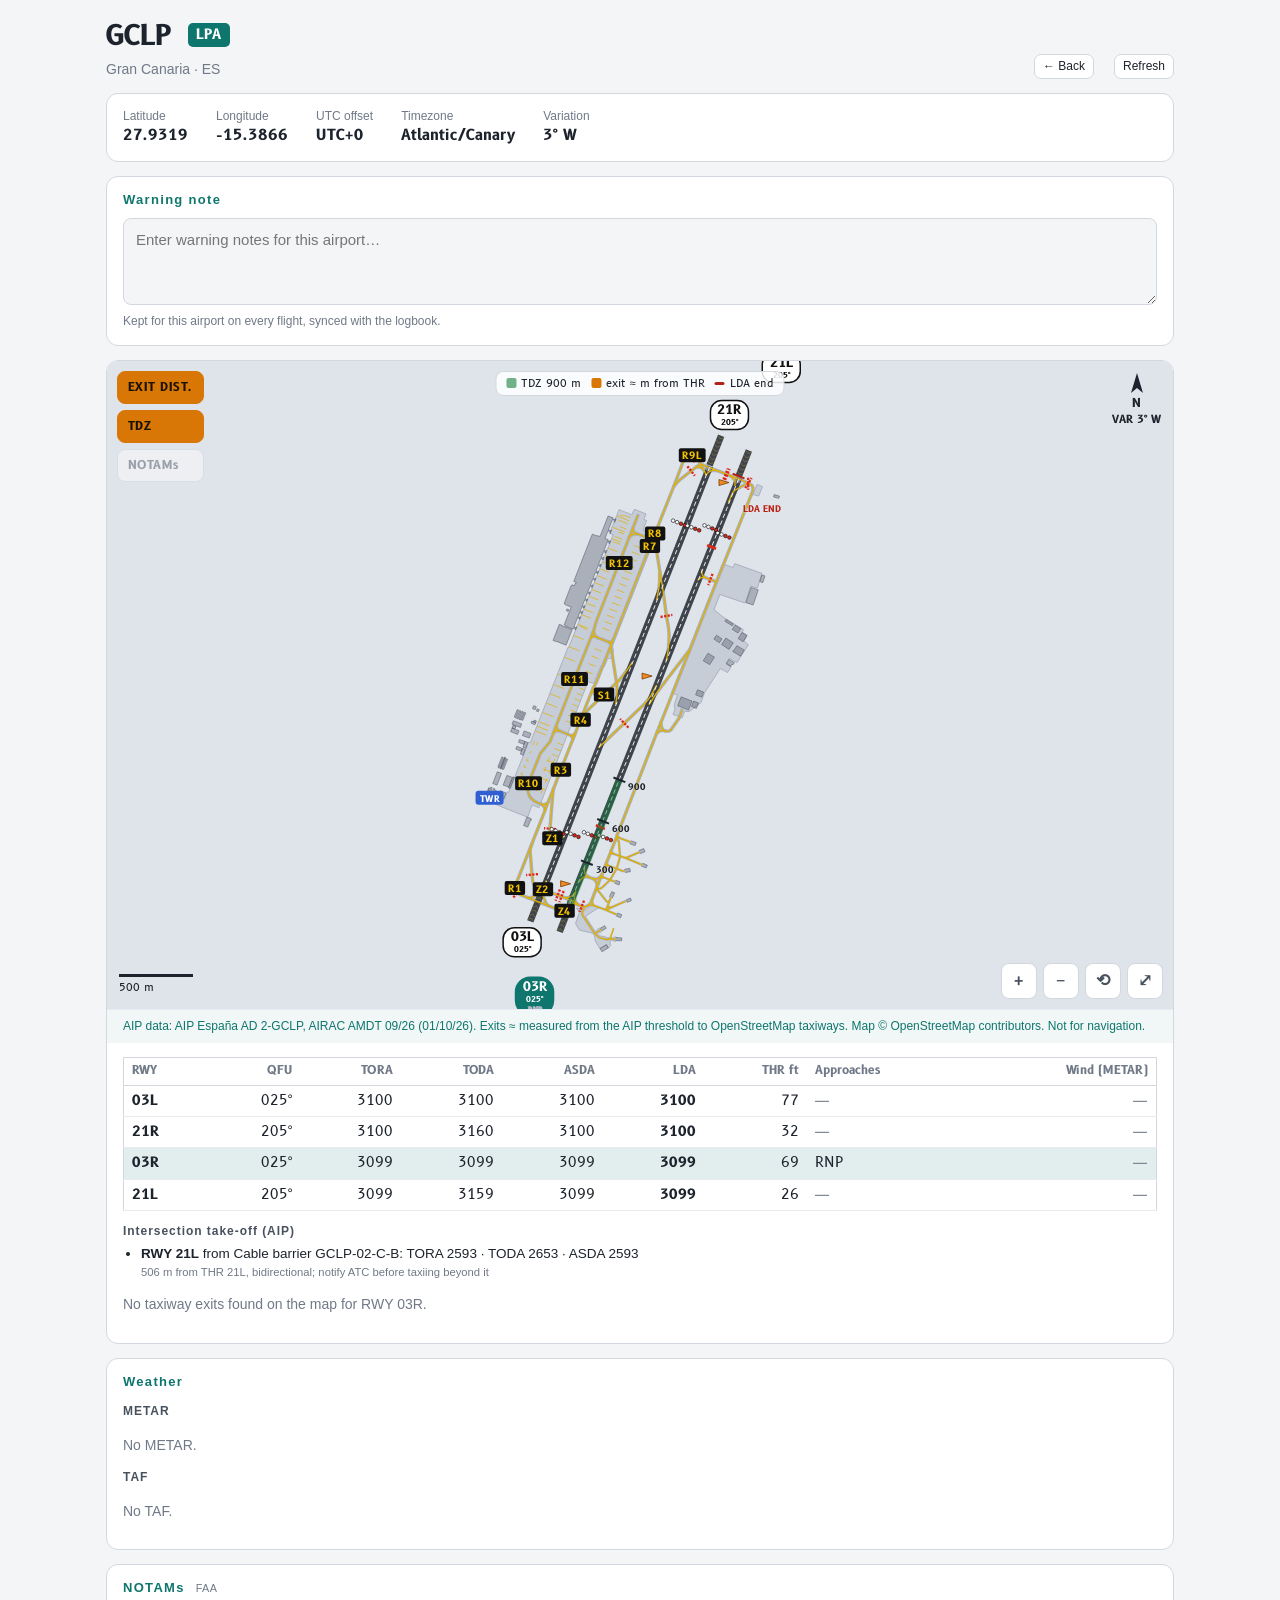
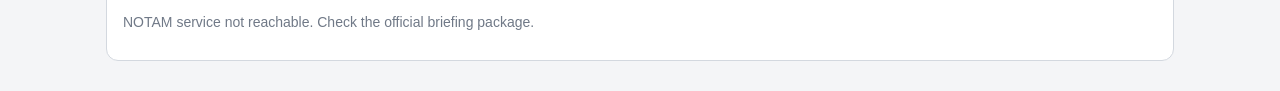
==== commit a7d3f14f: "3.18.0: airport page - AOI notes per airport (LIMC preferential runways for departure), preferred ru" ====
--- a/tests/airport-demo.html
+++ b/tests/airport-demo.html
@@ -6,7 +6,7 @@
 <title>Airport page · test</title>
 <link rel="stylesheet" href="../styles.css">
 <!-- Pagina di prova: mostra la pagina aeroporto con dati veri (OpenStreetMap, METAR, NOTAM) senza toccare il logbook.
-     Uso: tests/airport-demo.html?GCLP -->
+     Uso: tests/airport-demo.html?GCLP oppure ?LIMC_2026-11-17.0730.d (data, ora UTC, d=partenza a=arrivo) -->
 </head>
 <body>
 <main id="main" style="max-width:1100px;margin:0 auto;padding:16px"></main>
@@ -32,9 +32,9 @@
 <script>
 // i file dei dati stanno una cartella sopra
 const _f = window.fetch; window.fetch = (u, o) => _f(typeof u === 'string' && /^data\//.test(u) ? '../' + u : u, o);
-const icao = (location.search.slice(1) || 'GCLP').toUpperCase();
-history.replaceState(null, '', location.pathname + location.search + '#aeroporto/' + icao);
-viewAirport($('#main'), icao).catch(e => { $('#main').textContent = 'Error: ' + e.message; console.error(e); });
+const arg = decodeURIComponent(location.search.slice(1)) || 'GCLP';   // es. ?LIMC_2026-11-17.0730.d
+history.replaceState(null, '', location.pathname + location.search + '#aeroporto/' + arg);
+viewAirport($('#main'), arg).catch(e => { $('#main').textContent = 'Error: ' + e.message; console.error(e); });
 </script>
 </body>
 </html>
--- a/styles.css
+++ b/styles.css
@@ -1090,3 +1090,18 @@
 .apt-svg .rwl2 { cursor: pointer; } .apt-svg .rwl2 rect { fill: #fff; stroke: #111; stroke-width: 1.5px; vector-effect: non-scaling-stroke; }
 .apt-svg .rwl2 text { text-anchor: middle; font-family: var(--font); font-weight: 700; fill: #111; } .apt-svg .rwl2 text.ap { fill: #2f5fd0; }
 .apt-svg .rwl2.sel rect { fill: var(--accent); stroke: var(--accent); } .apt-svg .rwl2.sel text { fill: var(--on-accent); }
+/* vento e pista preferenziale (3.17.5) */
+.apt-wind { position: absolute; top: 92px; right: 10px; display: flex; flex-direction: column; align-items: center; gap: 1px; background: color-mix(in srgb, var(--sheet) 88%, transparent); border: 1px solid var(--rule); border-radius: 10px; padding: 6px 8px; font-family: var(--font); color: var(--ink); pointer-events: none; min-width: 64px; }
+.apt-wind svg { width: 30px; height: 30px; fill: #2f8fe0; }
+.apt-wind b { font-size: 13px; } .apt-wind span { font-size: 12px; font-weight: 700; } .apt-wind small { font-size: 9.5px; color: var(--muted); letter-spacing: .06em; }
+.apt-svg .rwl2.pref rect { fill: #1f9d55; stroke: #1f9d55; } .apt-svg .rwl2.pref text { fill: #fff; }
+.apt-svg .rwl2.pref.sel rect { stroke: #fff; stroke-width: 2.5px; }
+table.apt-rw tr.pref td:first-child { box-shadow: inset 4px 0 0 #1f9d55; }
+.apt-pref { font-size: 10px; font-weight: 700; letter-spacing: .06em; color: #fff; background: #1f9d55; border-radius: 4px; padding: 1px 5px; vertical-align: 1px; }
+.apt-legend { top: 10px; bottom: auto; }
+/* AOI (3.18) */
+.apt-aoi { margin-top: 12px; padding: 10px 12px; border: 1px solid var(--rule); border-left: 4px solid var(--accent); border-radius: 8px; background: color-mix(in srgb, var(--accent) 5%, transparent); }
+.apt-aoi h5 { margin: 4px 0 4px; } .apt-aoi ul { margin: 0 0 6px; padding-left: 18px; font-size: 13.5px; }
+.apt-aoi-today { margin: 4px 0 8px; font-size: 14px; }
+table.apt-aoi-t { font-size: 13px; margin-bottom: 4px; } table.apt-aoi-t td, table.apt-aoi-t th { text-align: left; }
+.apt-why { margin: 10px 0 0; font-size: 13.5px; }
